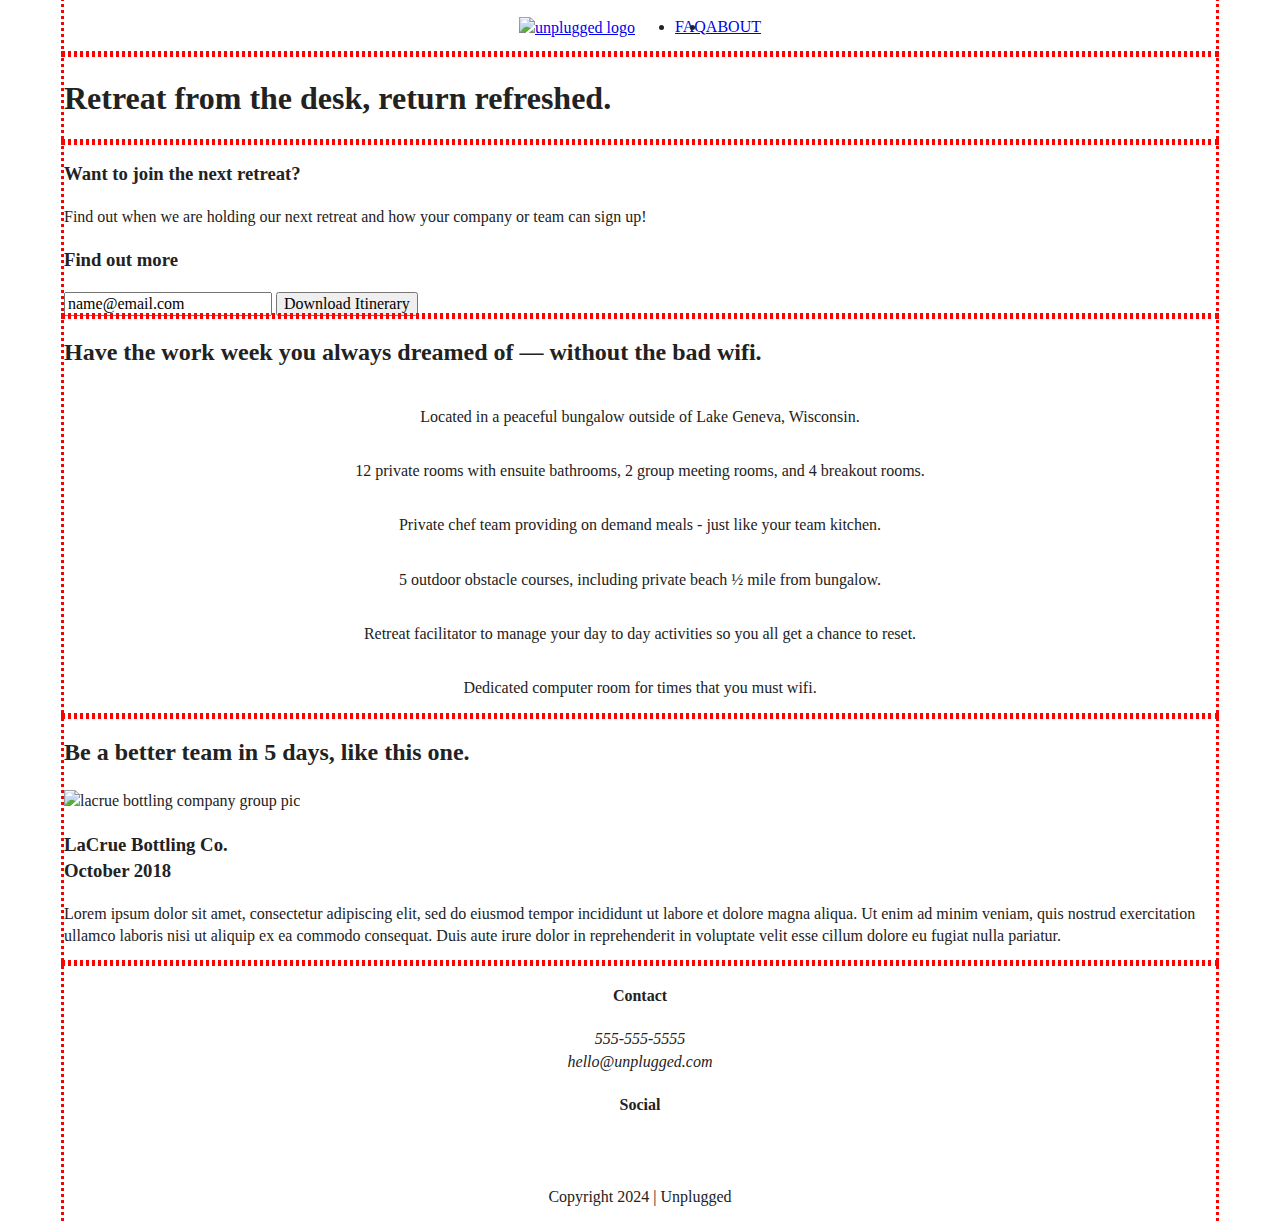
==== index.html @ 3038f695 "Continued work on flex properties" ====
<!doctype html>
<html class="no-js" lang="en">

<head>
  <meta charset="utf-8">
  <title>Unplugged Homepage</title>
  <meta name="description" content="">
  <meta name="viewport" content="width=device-width, initial-scale=1">

  <meta property="og:title" content="">
  <meta property="og:type" content="">
  <meta property="og:url" content="">
  <meta property="og:image" content="">

  <link rel="manifest" href="site.webmanifest">
  <link rel="apple-touch-icon" href="icon.png">
  <!-- Place favicon.ico in the root directory -->

  <link rel="stylesheet" href="css/normalize.css">
  <link rel="stylesheet" href="css/main.css">

  <meta name="theme-color" content="#fafafa">
</head>

<body>

  <!-- Add your site or application content here -->
  <header>
    <div class="content-wrapper">
      <a href="#">
        <img src="#" alt="unplugged logo">
      </a>
      <div class="header-divider">
      </div>

      <nav>
        <ul>
          <li><a href="faq/index.html" rel="noopener">FAQ</a></li>
          <li><a href="about/index.html" rel="noopener">ABOUT</a></li>
        </ul>
      </nav>
    </div>
  </header>

  <main>

    <section class="hero-area">
      <div class="content-wrapper">
        <h1>
          Retreat from the desk, return refreshed.
        </h1>
      </div>
    </section><!--end of hero-area section-->

    <aside>
      <div class="content-wrapper">
        <div class="form-description">
          <h3>Want to join the next retreat?</h3>
          <p>Find out when we are holding our next retreat and how your company or team can sign up!</p>
        </div> <!--form-description-->
        <div class="form">
          <h3>Find out more</h3>
          <input type="text" name="name" value="name@email.com">
          <input type="button" value="Download Itinerary">
        </div> <!--form class-->
      </div> <!--aside content-wrapper-->
    </aside>

    <section class="features">
      <div class="content-wrapper">
        <h2>
          Have the work week you always dreamed of — without the bad wifi.
        </h2>
        <div class="features-items">
          <article>
            <p class="fontawesome-icon"></p>
            <p class="features-item-description">Located in a peaceful bungalow outside of Lake Geneva, Wisconsin. </p>
          </article>
          <article>
            <p class="fontawesome-icon"></p>
            <p class="features-item-description">12 private rooms with ensuite bathrooms, 2 group meeting rooms, and 4
              breakout rooms. </p>
          </article>
          <article>
            <p class="fontawesome-icon"></p>
            <p class="features-item-description">Private chef team providing on demand meals - just like your team
              kitchen. </p>
          </article>
          <article>
            <p class="fontawesome-icon"></p>
            <p class="features-item-description">5 outdoor obstacle courses, including private beach ½ mile from
              bungalow. </p>
          </article>
          <article>
            <p class="fontawesome-icon"></p>
            <p class="features-item-description">Retreat facilitator to manage your day to day activities so you all get
              a chance to reset. </p>
          </article>
          <article>
            <p class="fontawesome-icon"></p>
            <p class="features-item-description">Dedicated computer room for times that you must wifi. </p>
          </article>
        </div> <!--features features-items-->
      </div> <!--features content-wrapper-->
    </section>

    <section class="reviews">
      <div class="content-wrapper">
        <h2>
          Be a better team in 5 days, like this one.
        </h2>
        <article>
          <div class="lacrue-feedback">
            <img src="#" alt="lacrue bottling company group pic">
            <h3>
              LaCrue Bottling Co.<br>October 2018
            </h3>
            <p>Lorem ipsum dolor sit amet, consectetur adipiscing elit, sed do eiusmod tempor incididunt ut labore et
              dolore
              magna aliqua. Ut enim ad minim veniam, quis nostrud exercitation ullamco laboris nisi ut aliquip ex ea
              commodo
              consequat. Duis aute irure dolor in reprehenderit in voluptate velit esse cillum dolore eu fugiat nulla
              pariatur.
            </p>
          </div> <!--lacrue-feedback div-->
        </article>
      </div> <!--reviews content-wrapper-->
    </section>

  </main> <!--main wrapper-->

  <footer>
    <div class="content-wrapper">
      <!-- <div class="footer-content"> -->
      <div class="contact">
        <h4>
          Contact
        </h4>
        <address>
          <p>
            555-555-5555<br>
            hello@unplugged.com
          </p>
        </address>
      </div> <!--contact div-->
      <div class="social">
        <h4>
          Social
        </h4>
        <div class="social-icons">
          <!--social links go here-->
          <p><a href="https://www.facebook.com/bryan.hoyem" target="_blank" rel="noopener"></a></p>
          <p><a href="https://www.twitter.com" target="_blank" rel="noopener"></a></p>
          <p><a href="https://www.instagram.com/bryanhoyem" target="_blank" rel="noopener"></a></p>
        </div> <!--social-icons-->
      </div> <!--social div-->
      <!-- </div> footer-content div -->
      <div class="copyright">
        <p>Copyright 2024 | Unplugged</p>
      </div> <!--copyright div-->
    </div> <!--footer content-wrapper div-->
  </footer>

  <script src="js/vendor/modernizr-3.11.2.min.js"></script>
  <script src="js/plugins.js"></script>
  <script src="js/main.js"></script>

  <!-- Google Analytics: change UA-XXXXX-Y to be your site's ID. -->
  <script>
    window.ga = function () { ga.q.push(arguments) }; ga.q = []; ga.l = +new Date;
    ga('create', 'UA-XXXXX-Y', 'auto'); ga('set', 'anonymizeIp', true); ga('set', 'transport', 'beacon'); ga('send', 'pageview')
  </script>
  <script src="https://www.google-analytics.com/analytics.js" async></script>
</body>

</html>
---- css/main.css ----
/*! HTML5 Boilerplate v8.0.0 | MIT License | https://html5boilerplate.com/ */

/* main.css 2.1.0 | MIT License | https://github.com/h5bp/main.css#readme */
/*
 * What follows is the result of much research on cross-browser styling.
 * Credit left inline and big thanks to Nicolas Gallagher, Jonathan Neal,
 * Kroc Camen, and the H5BP dev community and team.
 */

/* ==========================================================================
   Base styles: opinionated defaults
   ========================================================================== */

html {
  color: #222;
  font-size: 1em;
  line-height: 1.4;
}

/*
 * Remove text-shadow in selection highlight:
 * https://twitter.com/miketaylr/status/12228805301
 *
 * Vendor-prefixed and regular ::selection selectors cannot be combined:
 * https://stackoverflow.com/a/16982510/7133471
 *
 * Customize the background color to match your design.
 */

::-moz-selection {
  background: #b3d4fc;
  text-shadow: none;
}

::selection {
  background: #b3d4fc;
  text-shadow: none;
}

/*
 * A better looking default horizontal rule
 */

hr {
  display: block;
  height: 1px;
  border: 0;
  border-top: 1px solid #ccc;
  margin: 1em 0;
  padding: 0;
}

/*
 * Remove the gap between audio, canvas, iframes,
 * images, videos and the bottom of their containers:
 * https://github.com/h5bp/html5-boilerplate/issues/440
 */

audio,
canvas,
iframe,
img,
svg,
video {
  vertical-align: middle;
}

/*
 * Remove default fieldset styles.
 */

fieldset {
  border: 0;
  margin: 0;
  padding: 0;
}

/*
 * Allow only vertical resizing of textareas.
 */

textarea {
  resize: vertical;
}

/* ==========================================================================
   Author's custom styles
   ========================================================================== */
/* -------------------- Base Header - Footer Styles -------------------- */
header {
  display: flex;
  justify-content: center;
}

.content-wrapper {
  outline: 3px dotted red;
  width: 90%;
}

header .content-wrapper {
  display: flex;
  justify-content: center;
  align-items: center;
  flex-flow: row wrap;
}

/* header nav {
  display: flex;
  justify-content: center;
} */

header nav ul {
  display: flex;
  justify-content: space-around;
}

footer {
  display: flex;
  flex-direction: column;
  align-items: center;
  text-align: center;
}

footer .social-icons {
  display: flex;
  justify-content: space-around;
  align-items: center;
}

footer .social p {
  display: flex;
  justify-content: center;
}


/*--------------Home Page on Mobile---------------------------*/

.hero-area {
  display: flex;
  justify-content: center;
}

aside {
  display: flex;
  justify-content: center;
}

/* .form-description,
.form {
  display: flex;
  justify-content: center;
  flex-flow: row wrap;
} */

.features {
  display: flex;
  justify-content: center;

}

.features .features-items {
  display: flex;
  flex-direction: column;
  align-items: center;
}

.reviews {
  display: flex;
  justify-content: center;
  flex-flow: row wrap;

}

.mission {}

.contact-section {}

.faq {}

.faq .content-wrapper {}







/* ==========================================================================
   Helper classes
   ========================================================================== */

/*
 * Hide visually and from screen readers
 */

.hidden,
[hidden] {
  display: none !important;
}

/*
 * Hide only visually, but have it available for screen readers:
 * https://snook.ca/archives/html_and_css/hiding-content-for-accessibility
 *
 * 1. For long content, line feeds are not interpreted as spaces and small width
 *    causes content to wrap 1 word per line:
 *    https://medium.com/@jessebeach/beware-smushed-off-screen-accessible-text-5952a4c2cbfe
 */

.sr-only {
  border: 0;
  clip: rect(0, 0, 0, 0);
  height: 1px;
  margin: -1px;
  overflow: hidden;
  padding: 0;
  position: absolute;
  white-space: nowrap;
  width: 1px;
  /* 1 */
}

/*
 * Extends the .sr-only class to allow the element
 * to be focusable when navigated to via the keyboard:
 * https://www.drupal.org/node/897638
 */

.sr-only.focusable:active,
.sr-only.focusable:focus {
  clip: auto;
  height: auto;
  margin: 0;
  overflow: visible;
  position: static;
  white-space: inherit;
  width: auto;
}

/*
 * Hide visually and from screen readers, but maintain layout
 */

.invisible {
  visibility: hidden;
}

/*
 * Clearfix: contain floats
 *
 * For modern browsers
 * 1. The space content is one way to avoid an Opera bug when the
 *    `contenteditable` attribute is included anywhere else in the document.
 *    Otherwise it causes space to appear at the top and bottom of elements
 *    that receive the `clearfix` class.
 * 2. The use of `table` rather than `block` is only necessary if using
 *    `:before` to contain the top-margins of child elements.
 */

.clearfix::before,
.clearfix::after {
  content: " ";
  display: table;
}

.clearfix::after {
  clear: both;
}

/* ==========================================================================
   EXAMPLE Media Queries for Responsive Design.
   These examples override the primary ('mobile first') styles.
   Modify as content requires.
   ========================================================================== */

@media only screen and (min-width: 35em) {
  /* Style adjustments for viewports that meet the condition */
}

@media print,
(-webkit-min-device-pixel-ratio: 1.25),
(min-resolution: 1.25dppx),
(min-resolution: 120dpi) {
  /* Style adjustments for high resolution devices */
}

/* ==========================================================================
   Print styles.
   Inlined to avoid the additional HTTP request:
   https://www.phpied.com/delay-loading-your-print-css/
   ========================================================================== */

@media print {

  *,
  *::before,
  *::after {
    background: #fff !important;
    color: #000 !important;
    /* Black prints faster */
    box-shadow: none !important;
    text-shadow: none !important;
  }

  a,
  a:visited {
    text-decoration: underline;
  }

  a[href]::after {
    content: " (" attr(href) ")";
  }

  abbr[title]::after {
    content: " (" attr(title) ")";
  }

  /*
   * Don't show links that are fragment identifiers,
   * or use the `javascript:` pseudo protocol
   */
  a[href^="#"]::after,
  a[href^="javascript:"]::after {
    content: "";
  }

  pre {
    white-space: pre-wrap !important;
  }

  pre,
  blockquote {
    border: 1px solid #999;
    page-break-inside: avoid;
  }

  /*
   * Printing Tables:
   * https://web.archive.org/web/20180815150934/http://css-discuss.incutio.com/wiki/Printing_Tables
   */
  thead {
    display: table-header-group;
  }

  tr,
  img {
    page-break-inside: avoid;
  }

  p,
  h2,
  h3 {
    orphans: 3;
    widows: 3;
  }

  h2,
  h3 {
    page-break-after: avoid;
  }
}
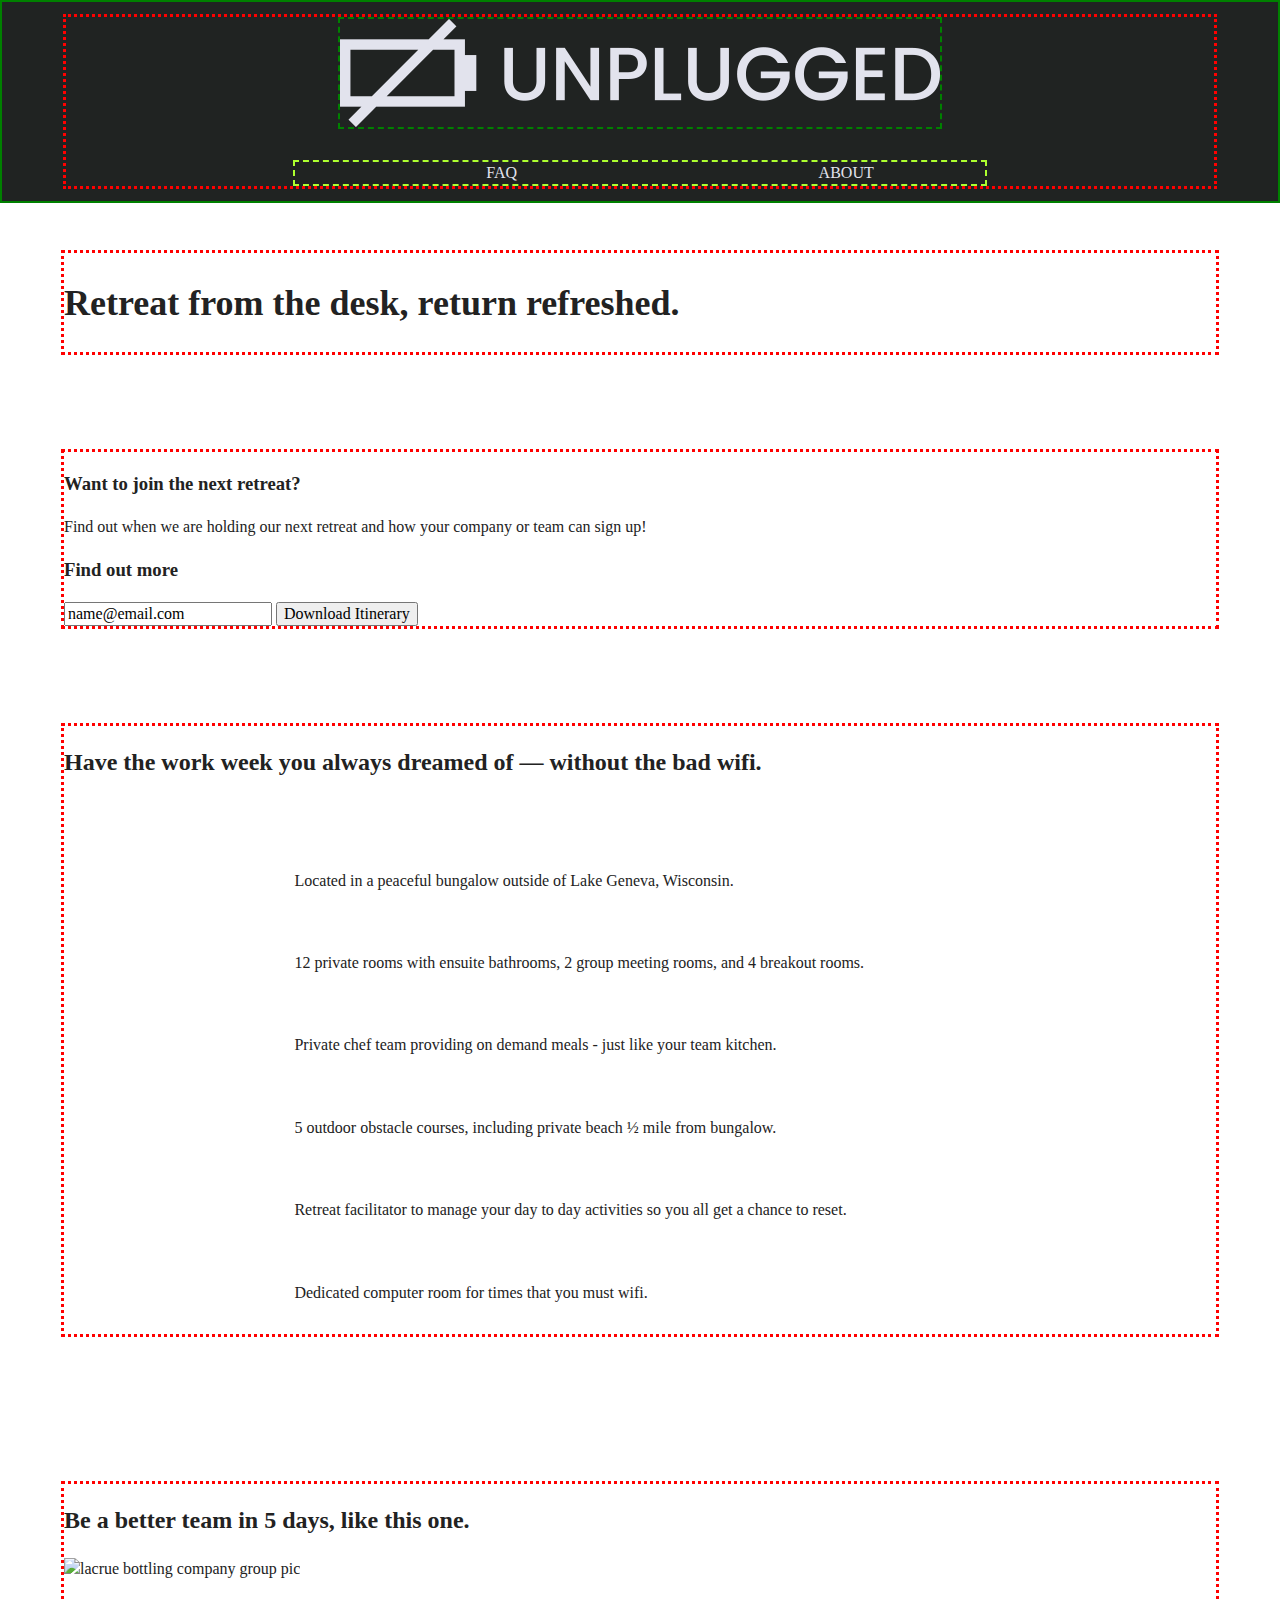
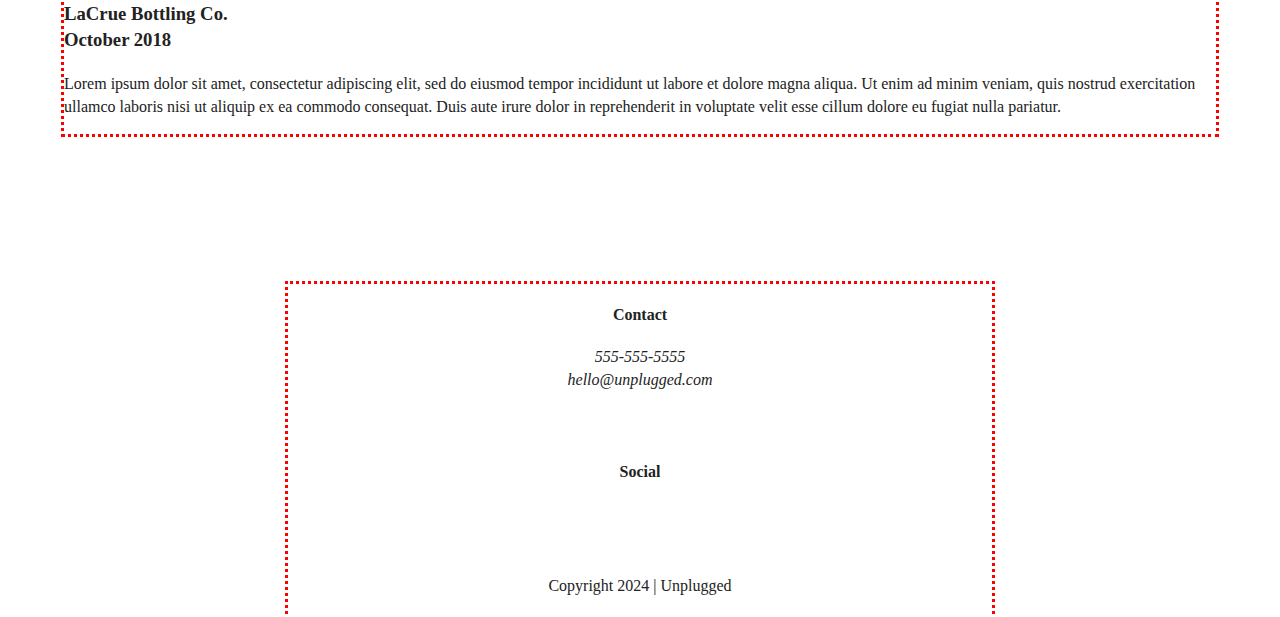
==== commit 7ce44c79: "Added margins and padding" ====
--- a/index.html
+++ b/index.html
@@ -27,11 +27,12 @@
   <!-- Add your site or application content here -->
   <header>
     <div class="content-wrapper">
-      <a href="#">
-        <img src="#" alt="unplugged logo">
-      </a>
-      <div class="header-divider">
+      <div class="header-logo">
+        <a href="#">
+          <img src="img/unpluggedlogo.png" alt="unplugged logo">
+        </a>
       </div>
+      <div class="header-divider"> </div>
 
       <nav>
         <ul>
@@ -39,11 +40,10 @@
           <li><a href="about/index.html" rel="noopener">ABOUT</a></li>
         </ul>
       </nav>
-    </div>
+    </div> <!--content-wrapper-->
   </header>
 
   <main>
-
     <section class="hero-area">
       <div class="content-wrapper">
         <h1>
@@ -131,7 +131,6 @@
 
   <footer>
     <div class="content-wrapper">
-      <!-- <div class="footer-content"> -->
       <div class="contact">
         <h4>
           Contact
@@ -154,7 +153,6 @@
           <p><a href="https://www.instagram.com/bryanhoyem" target="_blank" rel="noopener"></a></p>
         </div> <!--social-icons-->
       </div> <!--social div-->
-      <!-- </div> footer-content div -->
       <div class="copyright">
         <p>Copyright 2024 | Unplugged</p>
       </div> <!--copyright div-->
--- a/css/main.css
+++ b/css/main.css
@@ -13,7 +13,7 @@
 
 html {
   color: #222;
-  font-size: 1em;
+  font-size: 16px;
   line-height: 1.4;
 }
 
@@ -90,11 +90,15 @@
 header {
   display: flex;
   justify-content: center;
+  padding: 15px 0;
+  background-color: #202322;
+  border: 2px solid green;
 }
 
 .content-wrapper {
   outline: 3px dotted red;
   width: 90%;
+  margin: 50px 0;
 }
 
 header .content-wrapper {
@@ -102,16 +106,36 @@
   justify-content: center;
   align-items: center;
   flex-flow: row wrap;
-}
-
-/* header nav {
-  display: flex;
-  justify-content: center;
-} */
+  margin: 0;
+}
+
+header .header-logo {
+  /* width: 60%; */
+  border: 2px dashed green;
+}
+
+.header-divider {
+  width: 100%;
+  height: 1px;
+  margin: 10px 0 20px 0;
+}
+
+header nav {
+  width: 60%;
+  border: 2px dashed greenyellow;
+}
 
 header nav ul {
   display: flex;
   justify-content: space-around;
+  margin: 0;
+  width: 100%;
+  list-style-type: none;
+}
+
+header nav ul li a {
+  color: #e2e3ed;
+  text-decoration: none;
 }
 
 footer {
@@ -121,6 +145,32 @@
   text-align: center;
 }
 
+footer .content-wrapper {
+  width: 55%;
+  margin: 50px 0 0 0;
+}
+
+footer .contact {
+  margin-bottom: 50px;
+}
+
+footer .contact h4 {
+  margin: 0;
+  padding: 20px 0;
+}
+
+footer p {
+  margin: 0;
+}
+
+.social {
+  margin: 50px 0;
+}
+
+.social h4 {
+  padding: 20px 0;
+}
+
 footer .social-icons {
   display: flex;
   justify-content: space-around;
@@ -130,10 +180,19 @@
 footer .social p {
   display: flex;
   justify-content: center;
+  align-items: center;
+}
+
+footer .copyright {
+  margin: 20px 0;
 }
 
 
 /*--------------Home Page on Mobile---------------------------*/
+
+h1 {
+  font-size: 36px;
+}
 
 .hero-area {
   display: flex;
@@ -155,29 +214,87 @@
 .features {
   display: flex;
   justify-content: center;
-
+}
+
+.features h2 {
+  margin-bottom: 60px;
+}
+
+.features article {
+  width: 60%;
+  margin: 30px 0;
 }
 
 .features .features-items {
   display: flex;
-  flex-direction: column;
-  align-items: center;
+  justify-content: center;
+  align-items: flex-start;
+  flex-flow: row wrap;
+}
+
+.features p {
+  margin: 0;
 }
 
 .reviews {
   display: flex;
   justify-content: center;
   flex-flow: row wrap;
-
-}
-
-.mission {}
-
-.contact-section {}
-
-.faq {}
-
-.faq .content-wrapper {}
+  margin: 50px 0;
+}
+
+.reveiws h2 {
+  margin-bottom: 40px;
+}
+
+.reviews h3 {
+  width: 55%;
+  margin: 20px 0;
+}
+
+/* =======================================
+About Page
+======================================= */
+
+.mission {
+  display: flex;
+  justify-content: center;
+}
+
+.contact-section {
+  display: flex;
+  justify-content: center;
+}
+
+.contact-content p {
+  margin: 0;
+}
+
+
+/* =======================================
+FAQ Page
+======================================= */
+
+.faq {
+  display: flex;
+  justify-content: center;
+}
+
+faq h2 {
+  margin-bottom: 40px;
+}
+
+.faq .content-wrapper {
+  display: flex;
+  justify-content: center;
+  align-items: flex-start;
+  flex-flow: row wrap;
+  margin-top: 50px;
+}
+
+.faq-content {
+  margin-bottom: 50px;
+}
 
 
 
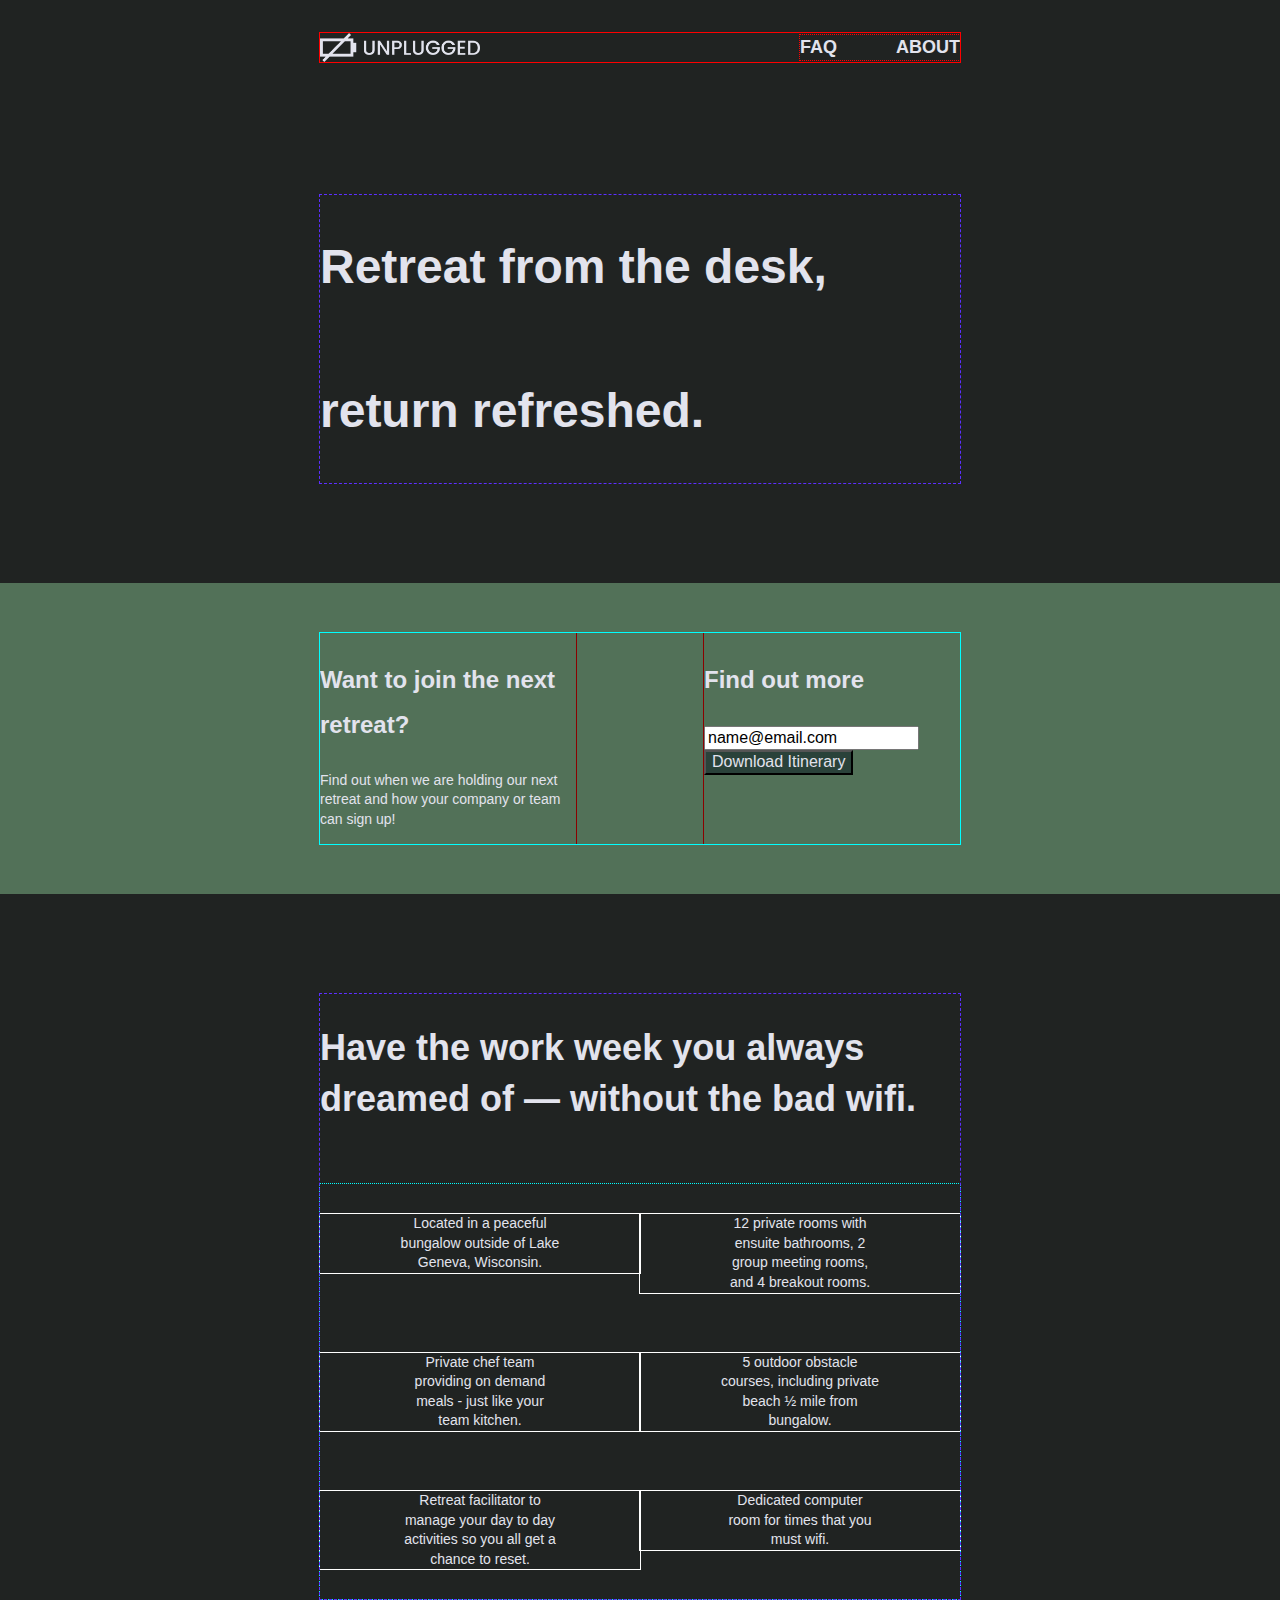
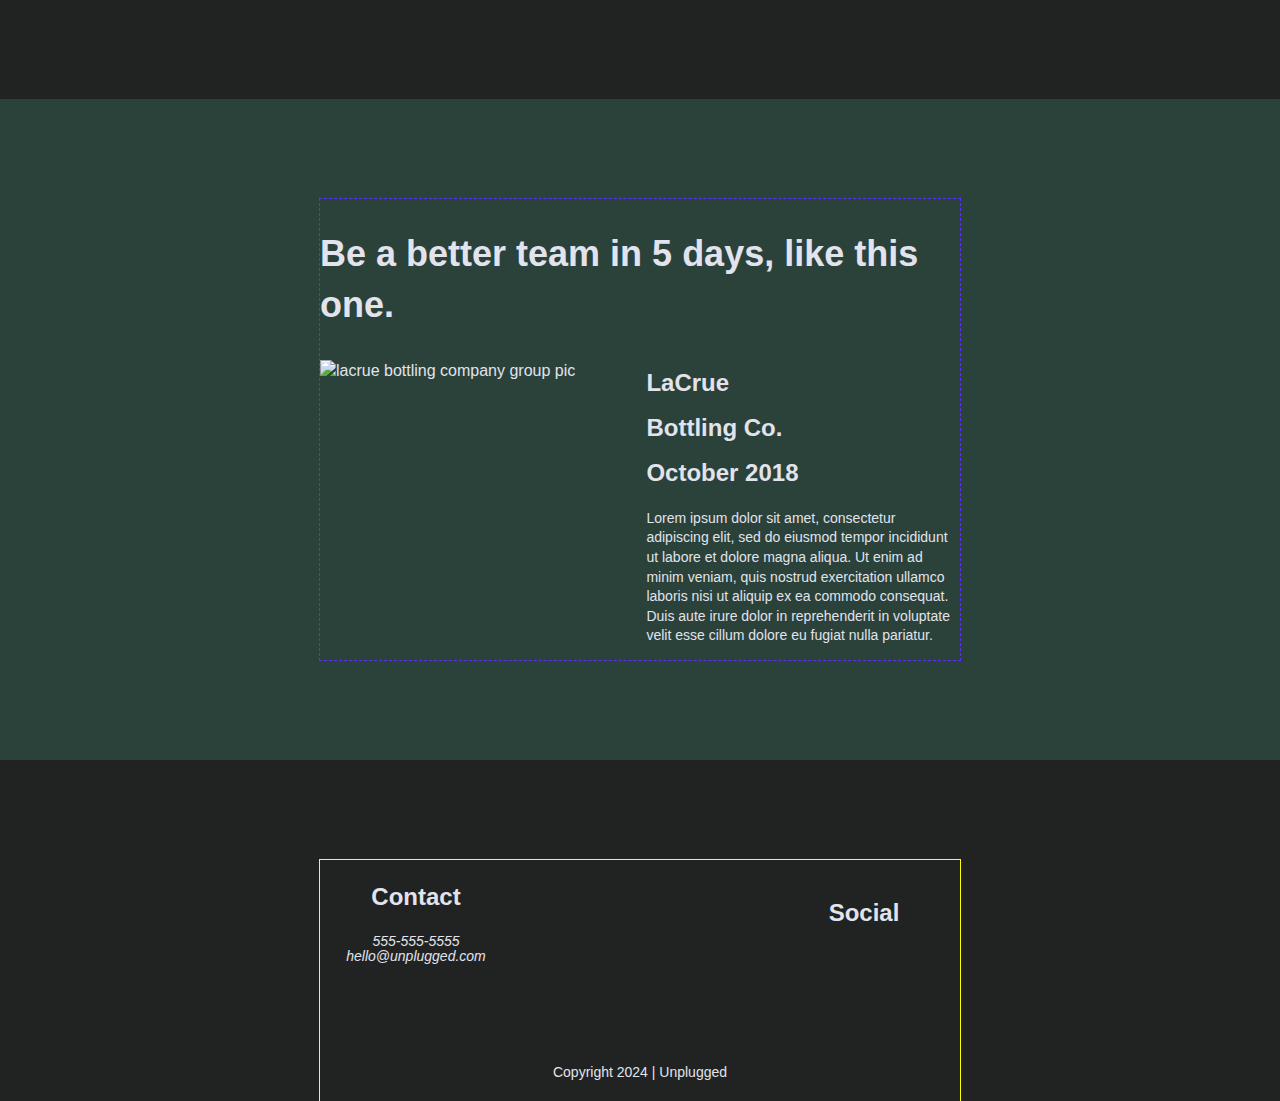
==== commit 84b86ba7: "Added flex properties" ====
--- a/index.html
+++ b/index.html
@@ -27,11 +27,9 @@
   <!-- Add your site or application content here -->
   <header>
     <div class="content-wrapper">
-      <div class="header-logo">
-        <a href="#">
-          <img src="img/unpluggedlogo.png" alt="unplugged logo">
-        </a>
-      </div>
+      <a href="#">
+        <img src="img/unpluggedlogo.png" alt="unplugged logo">
+      </a>
       <div class="header-divider"> </div>
 
       <nav>
@@ -61,7 +59,7 @@
         <div class="form">
           <h3>Find out more</h3>
           <input type="text" name="name" value="name@email.com">
-          <input type="button" value="Download Itinerary">
+          <input type="button" value="Download Itinerary" style="color:#e2e3ed; background-color: #2a423a;">
         </div> <!--form class-->
       </div> <!--aside content-wrapper-->
     </aside>
@@ -110,8 +108,8 @@
           Be a better team in 5 days, like this one.
         </h2>
         <article>
+          <img src="#" alt="lacrue bottling company group pic">
           <div class="lacrue-feedback">
-            <img src="#" alt="lacrue bottling company group pic">
             <h3>
               LaCrue Bottling Co.<br>October 2018
             </h3>
@@ -131,32 +129,35 @@
 
   <footer>
     <div class="content-wrapper">
-      <div class="contact">
-        <h4>
-          Contact
-        </h4>
-        <address>
-          <p>
-            555-555-5555<br>
-            hello@unplugged.com
-          </p>
-        </address>
-      </div> <!--contact div-->
-      <div class="social">
-        <h4>
-          Social
-        </h4>
-        <div class="social-icons">
-          <!--social links go here-->
-          <p><a href="https://www.facebook.com/bryan.hoyem" target="_blank" rel="noopener"></a></p>
-          <p><a href="https://www.twitter.com" target="_blank" rel="noopener"></a></p>
-          <p><a href="https://www.instagram.com/bryanhoyem" target="_blank" rel="noopener"></a></p>
-        </div> <!--social-icons-->
-      </div> <!--social div-->
+      <div class="footer-content">
+        <div class="contact">
+          <h4>
+            Contact
+          </h4>
+          <address>
+            <p>
+              555-555-5555<br>
+              hello@unplugged.com
+            </p>
+          </address>
+        </div> <!--contact div-->
+        <div class="social">
+          <h4>
+            Social
+          </h4>
+          <div class="social-icons">
+            <!--social links go here-->
+            <p><a href="https://www.facebook.com/bryan.hoyem" target="_blank" rel="noopener"></a></p>
+            <p><a href="https://www.twitter.com" target="_blank" rel="noopener"></a></p>
+            <p><a href="https://www.instagram.com/bryanhoyem" target="_blank" rel="noopener"></a></p>
+          </div> <!--social-icons-->
+        </div> <!--social div-->
+      </div> <!-- footer-content -->
       <div class="copyright">
         <p>Copyright 2024 | Unplugged</p>
       </div> <!--copyright div-->
     </div> <!--footer content-wrapper div-->
+
   </footer>
 
   <script src="js/vendor/modernizr-3.11.2.min.js"></script>
--- a/css/main.css
+++ b/css/main.css
@@ -13,7 +13,7 @@
 
 html {
   color: #222;
-  font-size: 16px;
+  font-size: 1em;
   line-height: 1.4;
 }
 
@@ -87,18 +87,24 @@
    Author's custom styles
    ========================================================================== */
 /* -------------------- Base Header - Footer Styles -------------------- */
+
+body {
+  font-family: Open Sans, sans-serif;
+  color: #e2e3ed;
+}
+
+.content-wrapper {
+  /* outline: 3px dotted red; */
+  width: 90%;
+  margin: 50px 0;
+}
+
 header {
   display: flex;
   justify-content: center;
   padding: 15px 0;
   background-color: #202322;
-  border: 2px solid green;
-}
-
-.content-wrapper {
-  outline: 3px dotted red;
-  width: 90%;
-  margin: 50px 0;
+  /* outline: 2px solid green; */
 }
 
 header .content-wrapper {
@@ -111,7 +117,7 @@
 
 header .header-logo {
   /* width: 60%; */
-  border: 2px dashed green;
+  /* outline: 2px dashed rgb(205, 92, 199); */
 }
 
 .header-divider {
@@ -122,20 +128,23 @@
 
 header nav {
   width: 60%;
-  border: 2px dashed greenyellow;
+  /* outline: 2px dashed greenyellow; */
 }
 
 header nav ul {
   display: flex;
   justify-content: space-around;
+  padding: 0;
   margin: 0;
   width: 100%;
   list-style-type: none;
+  font-size: 1.125em;
+  font-weight: bold;
 }
 
 header nav ul li a {
-  color: #e2e3ed;
   text-decoration: none;
+  color: #e2e3ed
 }
 
 footer {
@@ -143,32 +152,25 @@
   flex-direction: column;
   align-items: center;
   text-align: center;
+  background-color: #202322;
+}
+
+footer p {
+  margin: 0;
 }
 
 footer .content-wrapper {
   width: 55%;
-  margin: 50px 0 0 0;
+  outline: 1px solid yellow;
 }
 
 footer .contact {
   margin-bottom: 50px;
 }
 
-footer .contact h4 {
-  margin: 0;
-  padding: 20px 0;
-}
-
-footer p {
-  margin: 0;
-}
-
-.social {
-  margin: 50px 0;
-}
-
-.social h4 {
-  padding: 20px 0;
+footer h4 {
+  margin: 20px 0;
+  /* padding: 20px 0; */
 }
 
 footer .social-icons {
@@ -191,29 +193,46 @@
 /*--------------Home Page on Mobile---------------------------*/
 
 h1 {
-  font-size: 36px;
+  font-size: 2em;
+  font-family: Poppins, Helvetica, Arial, sans-serif;
+}
+
+h2,
+h3,
+h4 {
+  font-family: Poppins, sans-serif;
+}
+
+p {
+  font-size: .875em;
 }
 
 .hero-area {
   display: flex;
   justify-content: center;
+  background-color: #202322;
 }
 
 aside {
   display: flex;
   justify-content: center;
-}
-
-/* .form-description,
+  background-color: #527158;
+}
+
+aside .content-wrapper {
+  display: flex;
+  justify-content: space-between;
+}
+
+.form-description,
 .form {
-  display: flex;
-  justify-content: center;
-  flex-flow: row wrap;
-} */
+  width: 40%;
+}
 
 .features {
   display: flex;
   justify-content: center;
+  background-color: #202322;
 }
 
 .features h2 {
@@ -240,7 +259,9 @@
   display: flex;
   justify-content: center;
   flex-flow: row wrap;
-  margin: 50px 0;
+  background-color: #2a423a;
+  color: #e2e3ed;
+  /* margin: 50px 0; */
 }
 
 .reveiws h2 {
@@ -259,11 +280,13 @@
 .mission {
   display: flex;
   justify-content: center;
+  background-color: #527158;
 }
 
 .contact-section {
   display: flex;
   justify-content: center;
+  background-color: #2a423a;
 }
 
 .contact-content p {
@@ -278,9 +301,10 @@
 .faq {
   display: flex;
   justify-content: center;
-}
-
-faq h2 {
+  background-color: #527158;
+}
+
+.faq h2 {
   margin-bottom: 40px;
 }
 
@@ -295,7 +319,6 @@
 .faq-content {
   margin-bottom: 50px;
 }
-
 
 
 
@@ -390,8 +413,239 @@
    Modify as content requires.
    ========================================================================== */
 
-@media only screen and (min-width: 35em) {
-  /* Style adjustments for viewports that meet the condition */
+@media only screen and (min-width: 768px) {
+  /* Style adjustments for tablets */
+
+  h1 {
+    font-size: 3em;
+    line-height: 3em;
+  }
+
+  h2 {
+    font-size: 2.25em;
+    list-style: 3em;
+  }
+
+  h3 {
+    font-size: 1.5em;
+    line-height: 1.875em;
+
+  }
+
+
+
+  .content-wrapper {
+    max-width: 640px;
+    margin: 100px 0;
+    outline: 1px dashed rgb(92, 47, 255);
+  }
+
+
+  header {
+    padding: 33px 0;
+  }
+
+  header .content-wrapper {
+    width: 100%;
+    justify-content: space-between;
+    outline: 1px solid red;
+  }
+
+  header a,
+  header img {
+    width: 50%;
+  }
+
+
+
+  header nav {
+    width: 25%;
+  }
+
+  header nav ul {
+    justify-content: space-between;
+    outline: 1px dotted red;
+  }
+
+  .header-divider {
+    display: none;
+  }
+
+  /* Hero Area */
+
+  .hero-area {
+    background-image: ;
+  }
+
+  /* Aside */
+
+  aside .content-wrapper {
+    outline: 1px solid cyan;
+    margin: 50px 0;
+    display: flex;
+    justify-content: space-between;
+    align-content: flex-start;
+  }
+
+  aside .content-wrapper .form-description,
+  aside .content-wrapper .form {
+    width: 40%;
+    margin: 0;
+    outline: 1px solid darkred;
+  }
+
+  /* Features */
+
+  .features-items {
+    display: flex;
+    justify-content: center;
+    outline: 1px dotted cyan;
+
+  }
+
+  .features article {
+    display: flex;
+    align-items: center;
+    flex-flow: column wrap;
+    flex-basis: 50%;
+    outline: 1px solid white;
+  }
+
+
+
+  .features .features-item-description {
+    width: 50%;
+    text-align: center;
+    /* align-content: center; */
+  }
+
+  /* Reviews */
+
+  .reviews h3 {
+    width 100%;
+    margin: 0;
+  }
+
+  .reviews article {
+    display: flex;
+    justify-content: space-between;
+  }
+
+  .reviews article .lacrue-feedback {
+    width: 49%;
+  }
+
+  footer .content-wrapper {
+    width: 65%;
+    margin-bottom: 0;
+  }
+
+  .footer-content {
+    display: flex;
+    justify-content: space-between;
+    align-items: center;
+  }
+
+  footer .contact {
+    margin-bottom: 0;
+    width: 30%;
+  }
+
+  footer .social {
+    width: 30%;
+  }
+
+  footer .contact h4,
+  footer .social h4 {
+    font-size: 1.5em;
+  }
+
+  footer p {
+    line-height: 1.125em;
+  }
+
+  footer .copyright {
+    width: 100%;
+    margin-top: 100px;
+  }
+
+
+  .hero-area h1 {
+    margin: 0;
+
+  }
+
+  /**************** About page for tablet *****************/
+
+  .mission .content-wrapper {
+    display: flex;
+    justify-content: center;
+    flex-wrap: wrap;
+  }
+
+  .mission-content {
+    display: flex;
+    align-items: flex-start;
+    justify-content: space-between;
+    /* flex-basis: 50%; */
+  }
+
+  .mission article {
+    flex-basis: 45%;
+  }
+
+  .mission h2 {
+    margin: 0 0 20px 0;
+  }
+
+  .contact-section .content-wrapper h2{
+    width: 80%;
+  }
+
+  .contact-content {
+    display: flex;
+    align-items: flex-start;
+    justify-content: space-between;
+  }
+
+  .contact-info {
+    flex-basis: 45%;
+    outline: 1px solid white;
+  }
+
+
+  /************** FAQ Page for tablet ******************/
+
+  .faq .content-wrapper {
+    justify-content: space-between;
+
+  }
+
+  .faq-content {
+    display: flex;
+    flex-basis: 45%;
+    align-items: flex-start;
+    flex-wrap: wrap;
+    margin: 0;
+  }
+
+  .faq h2 {
+    width: 100%;
+  }
+
+
+  .faq h4,
+  .faq p {
+    font-size: .875em;
+    line-height: 15.75px;
+  }
+
+
+}
+
+@media only screen and (min-width: 1200px) {
+  /* Style adjustments for desktops */
+
 }
 
 @media print,
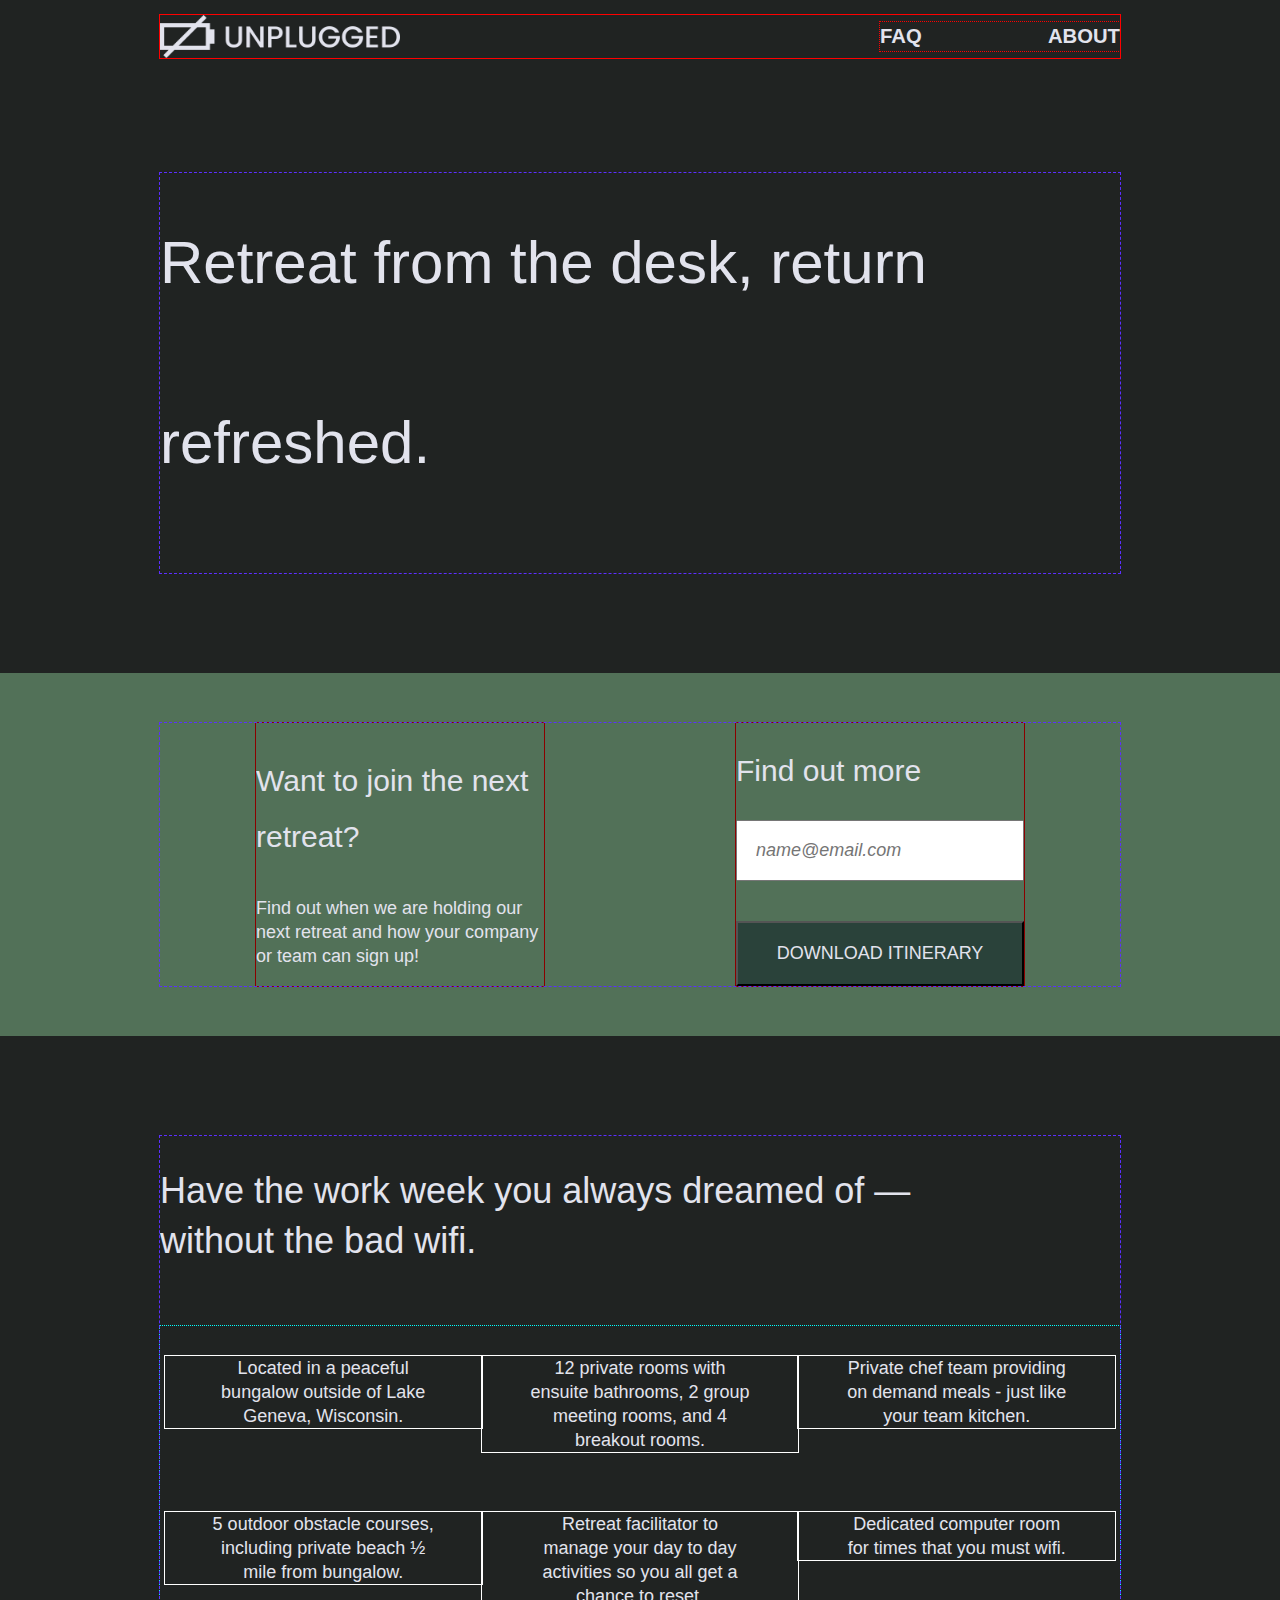
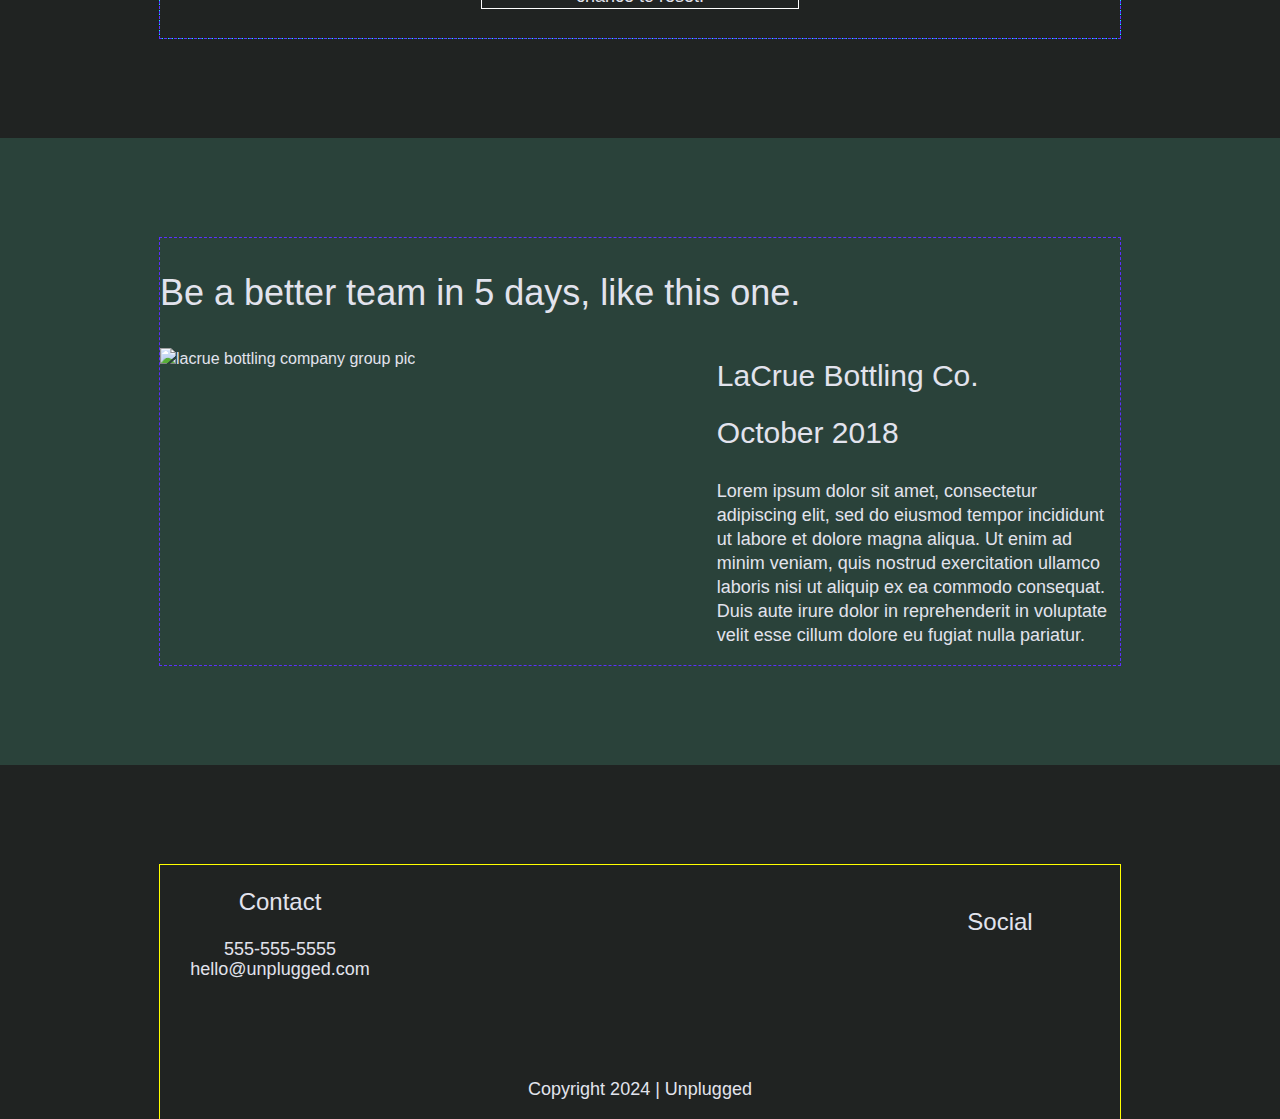
==== commit d69035b8: "Updated media query formatting for tablet and added desktop" ====
--- a/index.html
+++ b/index.html
@@ -58,8 +58,8 @@
         </div> <!--form-description-->
         <div class="form">
           <h3>Find out more</h3>
-          <input type="text" name="name" value="name@email.com">
-          <input type="button" value="Download Itinerary" style="color:#e2e3ed; background-color: #2a423a;">
+          <input id="email-field" type="email" name="name" placeholder="name@email.com">
+          <input id="download-button" type="button" value="DOWNLOAD ITINERARY" style="color:#e2e3ed; background-color: #2a423a;">
         </div> <!--form class-->
       </div> <!--aside content-wrapper-->
     </aside>
--- a/css/main.css
+++ b/css/main.css
@@ -13,7 +13,7 @@
 
 html {
   color: #222;
-  font-size: 1em;
+  font-size: 16px;
   line-height: 1.4;
 }
 
@@ -91,6 +91,7 @@
 body {
   font-family: Open Sans, sans-serif;
   color: #e2e3ed;
+  font-size: 1em;
 }
 
 .content-wrapper {
@@ -128,6 +129,8 @@
 
 header nav {
   width: 60%;
+  font-size: 18px;
+  font-weight: bold;
   /* outline: 2px dashed greenyellow; */
 }
 
@@ -173,18 +176,22 @@
   /* padding: 20px 0; */
 }
 
+footer address p {
+  font-style: initial;
+}
+
+footer .social p {
+  display: flex;
+  justify-content: center;
+  align-items: center;
+}
+
 footer .social-icons {
   display: flex;
   justify-content: space-around;
   align-items: center;
 }
 
-footer .social p {
-  display: flex;
-  justify-content: center;
-  align-items: center;
-}
-
 footer .copyright {
   margin: 20px 0;
 }
@@ -193,8 +200,15 @@
 /*--------------Home Page on Mobile---------------------------*/
 
 h1 {
-  font-size: 2em;
+  font-size: 36px;
+  line-height: 43px;
+  font-weight: 500;
   font-family: Poppins, Helvetica, Arial, sans-serif;
+}
+
+h2 {
+  font-size: 30px;
+  font-weight: 500;
 }
 
 h2,
@@ -203,8 +217,15 @@
   font-family: Poppins, sans-serif;
 }
 
+h3,
+h4 {
+  font-size: 18px;
+  font-weight: 500;
+}
+
 p {
-  font-size: .875em;
+  font-size: 14px;
+  line-height: 18px;
 }
 
 .hero-area {
@@ -220,13 +241,48 @@
 }
 
 aside .content-wrapper {
-  display: flex;
-  justify-content: space-between;
-}
-
-.form-description,
+  /* outline: 1px solid cyan; */
+  display: flex;
+  justify-content: center;
+  flex-wrap: wrap;
+}
+
+aside .content-wrapper .form-description,
+aside .content-wrapper .form {
+  width: 100%;
+  margin: 0;
+  outline: 1px solid darkred;
+}
+
 .form {
-  width: 40%;
+  display: flex;
+  justify-content: flex-start;
+  flex-wrap: wrap;
+}
+
+.form h3 {
+  margin: 20px 0;
+}
+
+#email-field {
+  padding: 1em;
+  margin-bottom: 20px;
+  font-style: italic;
+}
+
+#download-button {
+  padding: 20px 0;
+  margin-top: 20px;
+}
+
+aside .form input {
+  width: 100%;
+
+}
+
+input {
+  font-size: 18px;
+  font-weight: 500;
 }
 
 .features {
@@ -266,6 +322,7 @@
 
 .reveiws h2 {
   margin-bottom: 40px;
+  line-height: 30px;
 }
 
 .reviews h3 {
@@ -306,6 +363,7 @@
 
 .faq h2 {
   margin-bottom: 40px;
+  line-height: 30px;
 }
 
 .faq .content-wrapper {
@@ -320,6 +378,9 @@
   margin-bottom: 50px;
 }
 
+.faq-content h4 {
+  line-height: 24px;
+}
 
 
 
@@ -414,7 +475,7 @@
    ========================================================================== */
 
 @media only screen and (min-width: 768px) {
-  /* Style adjustments for tablets */
+  /************************ Style adjustments for tablets ***************************/
 
   h1 {
     font-size: 3em;
@@ -431,8 +492,6 @@
     line-height: 1.875em;
 
   }
-
-
 
   .content-wrapper {
     max-width: 640px;
@@ -440,6 +499,7 @@
     outline: 1px dashed rgb(92, 47, 255);
   }
 
+  /*  ===========================header area ===================================*/
 
   header {
     padding: 33px 0;
@@ -456,8 +516,6 @@
     width: 50%;
   }
 
-
-
   header nav {
     width: 25%;
   }
@@ -471,16 +529,19 @@
     display: none;
   }
 
-  /* Hero Area */
+  /* ============================= Hero Area ===================================*/
 
   .hero-area {
     background-image: ;
   }
 
-  /* Aside */
+  .hero-area h1 {
+    margin: 0;
+  }
+
+  /* ===================================  Aside ===============================*/
 
   aside .content-wrapper {
-    outline: 1px solid cyan;
     margin: 50px 0;
     display: flex;
     justify-content: space-between;
@@ -491,10 +552,9 @@
   aside .content-wrapper .form {
     width: 40%;
     margin: 0;
-    outline: 1px solid darkred;
-  }
-
-  /* Features */
+  }
+
+  /* ===================================== Features =================================== */
 
   .features-items {
     display: flex;
@@ -511,18 +571,16 @@
     outline: 1px solid white;
   }
 
-
-
   .features .features-item-description {
     width: 50%;
     text-align: center;
     /* align-content: center; */
   }
 
-  /* Reviews */
+  /* =========================================== Reviews ============================ */
 
   .reviews h3 {
-    width 100%;
+    width: 100%;
     margin: 0;
   }
 
@@ -534,6 +592,8 @@
   .reviews article .lacrue-feedback {
     width: 49%;
   }
+
+  /* ======================================== Footer ====================================*/
 
   footer .content-wrapper {
     width: 65%;
@@ -570,16 +630,15 @@
   }
 
 
-  .hero-area h1 {
-    margin: 0;
-
-  }
+
 
   /**************** About page for tablet *****************/
+
+  /* ======================== Mission area ======================= */
 
   .mission .content-wrapper {
     display: flex;
-    justify-content: center;
+    justify-content: left;
     flex-wrap: wrap;
   }
 
@@ -598,9 +657,11 @@
     margin: 0 0 20px 0;
   }
 
-  .contact-section .content-wrapper h2{
+  .contact-section .content-wrapper h2 {
     width: 80%;
   }
+
+  /* =================================== Contact area =======================*/
 
   .contact-content {
     display: flex;
@@ -618,7 +679,6 @@
 
   .faq .content-wrapper {
     justify-content: space-between;
-
   }
 
   .faq-content {
@@ -633,18 +693,135 @@
     width: 100%;
   }
 
-
   .faq h4,
   .faq p {
     font-size: .875em;
     line-height: 15.75px;
   }
 
-
 }
 
 @media only screen and (min-width: 1200px) {
-  /* Style adjustments for desktops */
+  /******************** Style adjustments for desktops *******************************/
+
+  h1 {
+    font-size: 60px;
+  }
+
+  h2 {
+    font-size: 36px;
+  }
+
+  h3,
+  h4 {
+    font-size: 30px;
+  }
+
+  p {
+    font-size: 18px;
+    line-height: 24px;
+  }
+
+  .content-wrapper {
+    max-width: 960px;
+    /* margin: 0; */
+  }
+
+  /* ================== header area =========================*/
+
+  header {
+    padding: 15px 0;
+  }
+
+  /* ================== hero area ===========================*/
+
+  .hero-area {
+    height: 600px;
+  }
+
+  .hero-area h1 {
+    width: 80%;
+  }
+
+  /* ======================= Aside area ==================================*/
+
+  aside .content-wrapper {
+    justify-content: space-around;
+    /* margin: 0; */
+  }
+
+  aside .content-wrapper .form-description,
+  aside .content-wrapper .form {
+    width: 30%;
+  }
+
+  /* ===================================== Features =================================== */
+
+  .features h2 {
+    width: 90%;
+  }
+
+  .features-items {
+    display: flex;
+    justify-content: center;
+  }
+
+  .features article {
+    flex-basis: 33%;
+  }
+
+  .features .features-item-description {
+    width: 70%;
+  }
+
+  /* =========================================== Reviews ============================ */
+
+  .reveiws h2 {
+    padding-bottom: 50px;
+  }
+
+  .reviews article .lacrue-feedback {
+    width: 42%;
+  }
+
+  /* ======================================== Footer ====================================*/
+
+  footer .content-wrapper {
+    width: 100%;
+    /* padding-top: 70px; */
+  }
+
+  footer .contact {
+    width: 25%;
+  }
+
+  footer .social {
+    width: 25%;
+  }
+
+  footer .copyright {
+    /* margin-top: 70px; */
+  }
+
+
+  /* ============================ About page ======================*/
+
+  .mission h2,
+  .contact-section .content-wrapper h2 {
+    width: 95%;
+  }
+
+
+
+
+  /* ============================ FAQ Page ==========================*/
+
+  .faq h2 {
+    width: 100%;
+  }
+
+
+
 
 }
 
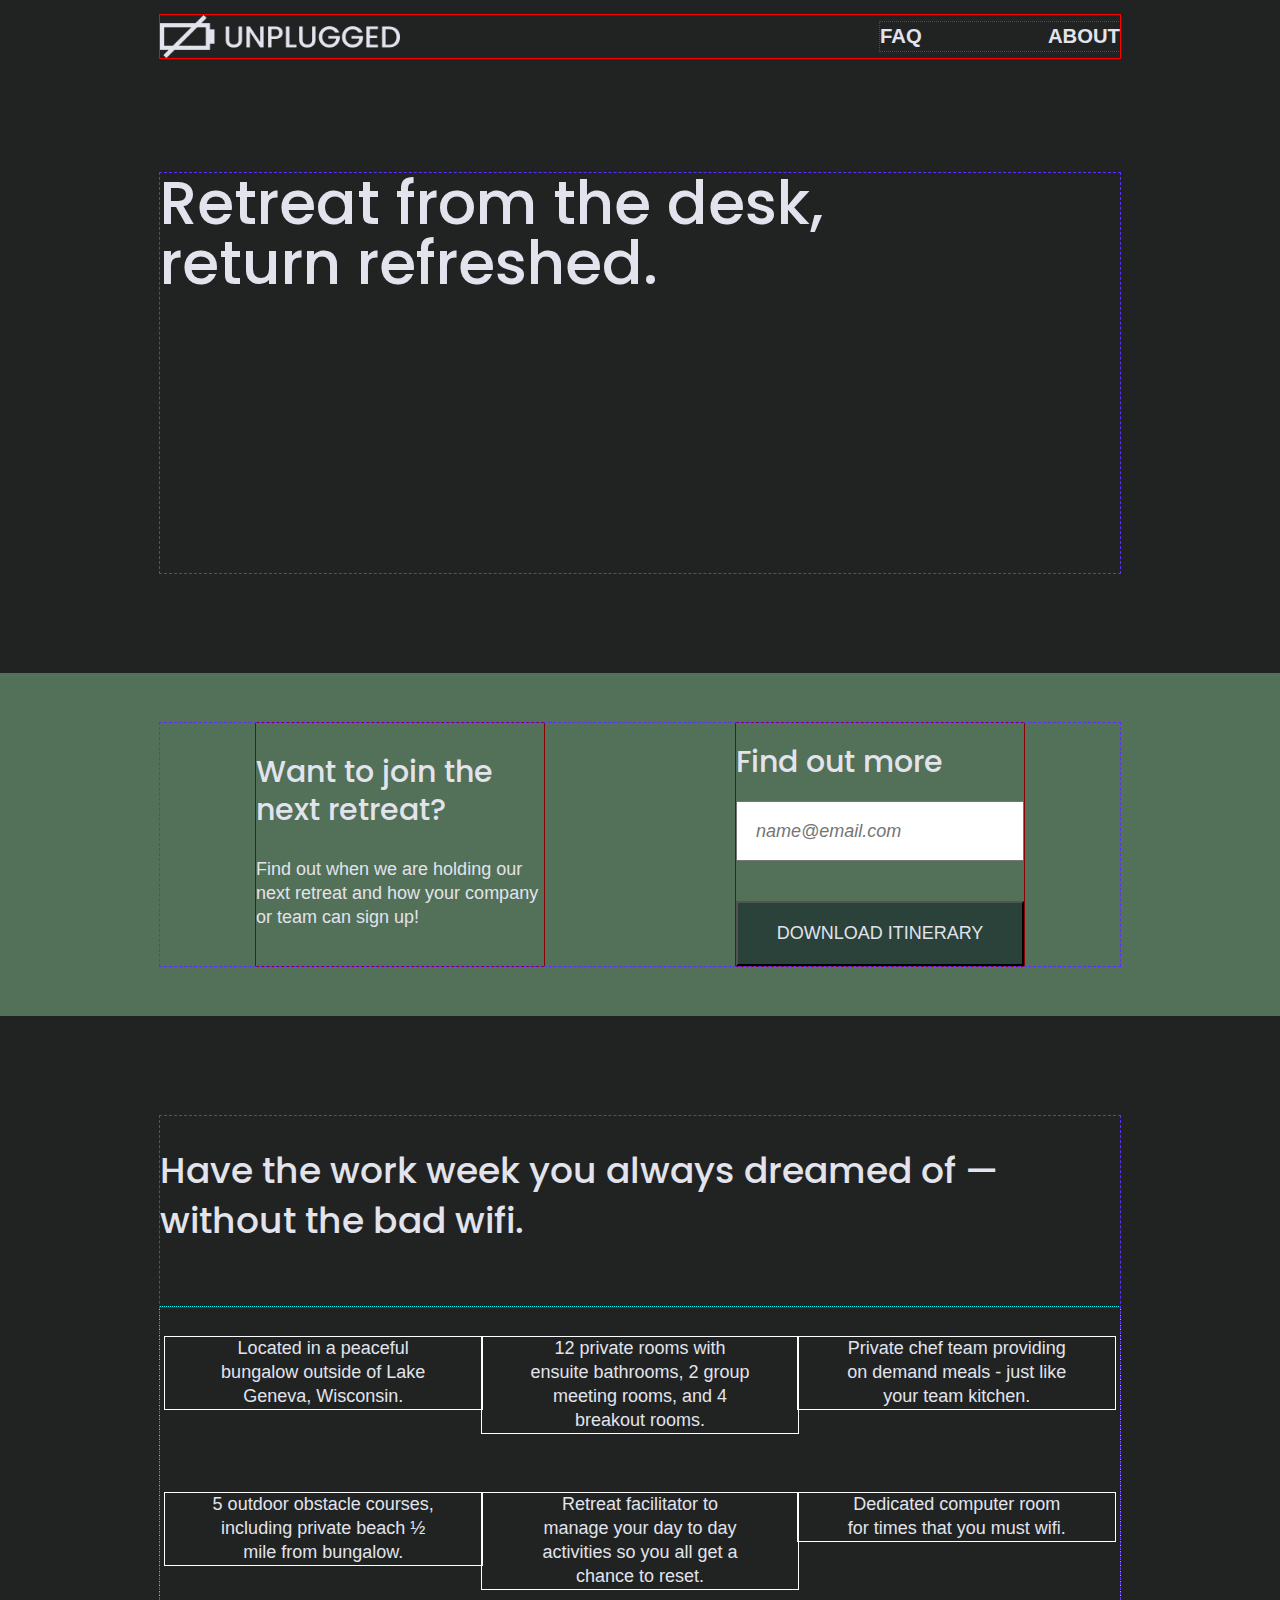
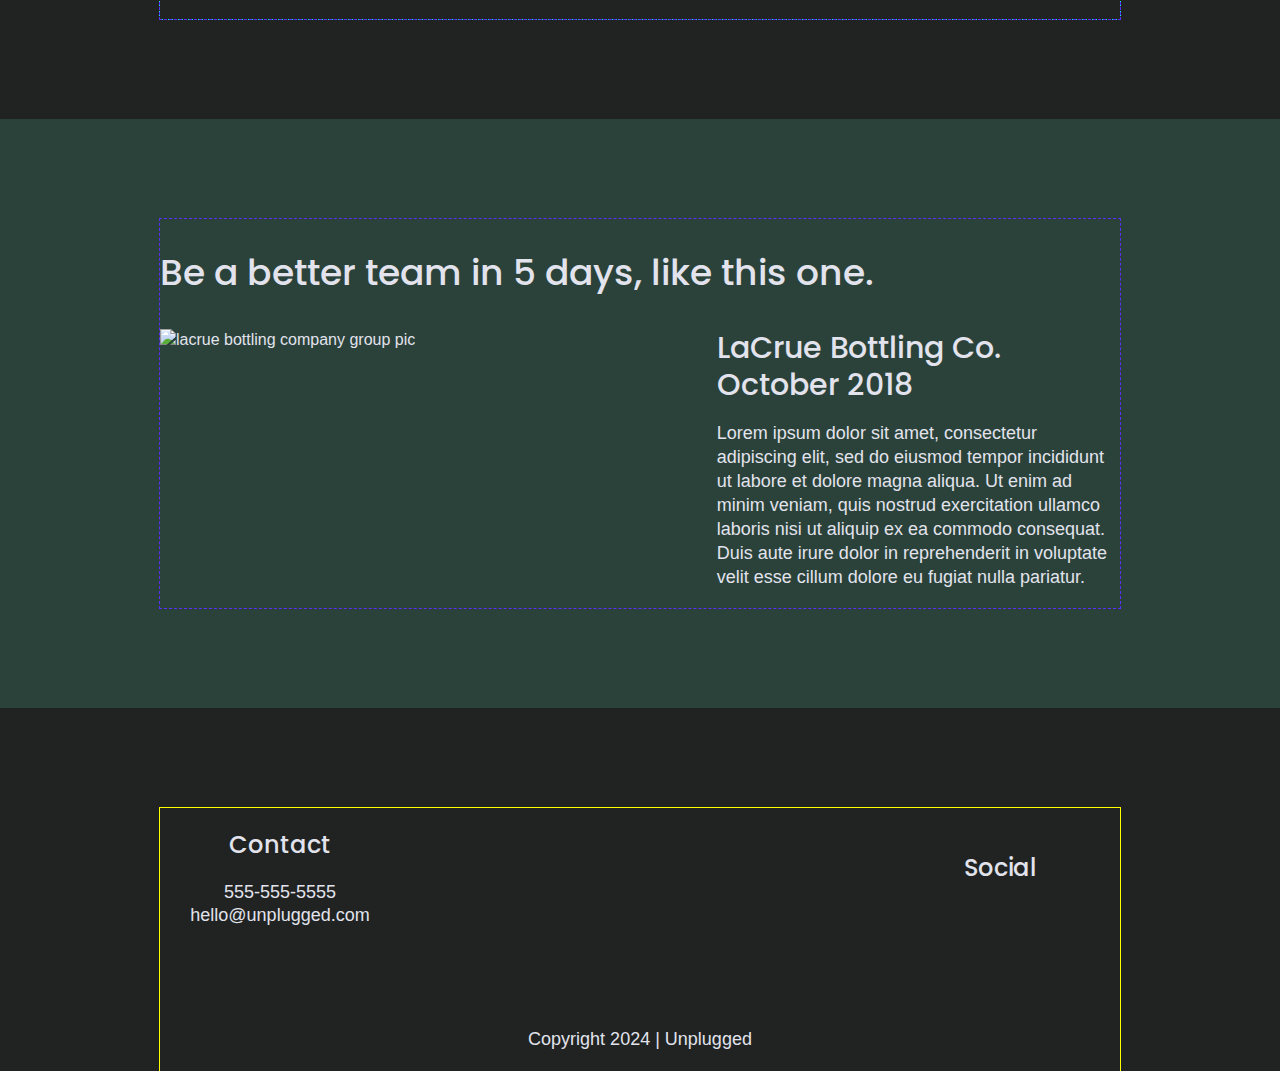
==== commit 67b9a85f: "Added font sizes and formatting from style sheet" ====
--- a/index.html
+++ b/index.html
@@ -20,6 +20,13 @@
   <link rel="stylesheet" href="css/main.css">
 
   <meta name="theme-color" content="#fafafa">
+
+  <!-- Google Fonts -->
+  <link rel="preconnect" href="https://fonts.googleapis.com">
+  <link rel="preconnect" href="https://fonts.gstatic.com" crossorigin>
+  <link
+    href="https://fonts.googleapis.com/css2?family=Poppins:ital,wght@0,400;0,500;0,700;1,400;1,500;1,700&display=swap"
+    rel="stylesheet">
 </head>
 
 <body>
--- a/css/main.css
+++ b/css/main.css
@@ -13,7 +13,7 @@
 
 html {
   color: #222;
-  font-size: 16px;
+  font-size: 1rem;
   line-height: 1.4;
 }
 
@@ -86,7 +86,14 @@
 /* ==========================================================================
    Author's custom styles
    ========================================================================== */
-/* -------------------- Base Header - Footer Styles -------------------- */
+
+/* MMMMMMMMMMMMMMMMMMMMMMMMMMMMMMMMMMMMMMMMMMMMMMMMMMMMMMMMMMMMMMMMMMMMMMMMMM
+Mobile First
+MMMMMMMMMMMMMMMMMMMMMMMMMMMMMMMMMMMMMMMMMMMMMMMMMMMMMMMMMMMMMMMMMMMMMMMMMMMMM */
+
+/* =========================== General Styles =============================== */
+
+html {}
 
 body {
   font-family: Open Sans, sans-serif;
@@ -94,12 +101,57 @@
   font-size: 1em;
 }
 
+ul,
+ol {
+  list-style-type: none;
+}
+
+a {
+  color: #E2E3ED;
+  text-decoration: none;
+}
+
+h1 {
+  font-size: 2.25rem;
+  line-height: 1.1944;
+  font-weight: 500;
+  font-family: Poppins, Helvetica, Arial, sans-serif;
+}
+
+h2 {
+  font-family: Poppins, sans-serif;
+  font-size: 1.875em;
+  font-weight: 500;
+}
+
+h3,
+h4 {
+  font-family: Poppins, sans-serif;
+  font-size: 1.125em;
+  font-weight: 500;
+}
+
+p {
+  font-size: .875em;
+  line-height: 1.2857;
+}
+
+img {}
+
+figure {}
+
+address {
+  font-style: normal;
+}
+
 .content-wrapper {
   /* outline: 3px dotted red; */
   width: 90%;
   margin: 50px 0;
 }
 
+/* -------------------- Mobile Header - Footer Styles ------------------------- */
+
 header {
   display: flex;
   justify-content: center;
@@ -129,7 +181,7 @@
 
 header nav {
   width: 60%;
-  font-size: 18px;
+  font-size: 1.125em;
   font-weight: bold;
   /* outline: 2px dashed greenyellow; */
 }
@@ -140,14 +192,8 @@
   padding: 0;
   margin: 0;
   width: 100%;
-  list-style-type: none;
   font-size: 1.125em;
   font-weight: bold;
-}
-
-header nav ul li a {
-  text-decoration: none;
-  color: #e2e3ed
 }
 
 footer {
@@ -176,10 +222,6 @@
   /* padding: 20px 0; */
 }
 
-footer address p {
-  font-style: initial;
-}
-
 footer .social p {
   display: flex;
   justify-content: center;
@@ -197,41 +239,17 @@
 }
 
 
-/*--------------Home Page on Mobile---------------------------*/
-
-h1 {
-  font-size: 36px;
-  line-height: 43px;
-  font-weight: 500;
-  font-family: Poppins, Helvetica, Arial, sans-serif;
-}
-
-h2 {
-  font-size: 30px;
-  font-weight: 500;
-}
-
-h2,
-h3,
-h4 {
-  font-family: Poppins, sans-serif;
-}
-
-h3,
-h4 {
-  font-size: 18px;
-  font-weight: 500;
-}
-
-p {
-  font-size: 14px;
-  line-height: 18px;
-}
+/*----------------------------- Mobile Homepage ------------------------------------*/
+
 
 .hero-area {
   display: flex;
   justify-content: center;
   background-color: #202322;
+}
+
+.hero-area h1 {
+  width: 90%;
 }
 
 aside {
@@ -277,11 +295,10 @@
 
 aside .form input {
   width: 100%;
-
 }
 
 input {
-  font-size: 18px;
+  font-size: 1.125em;
   font-weight: 500;
 }
 
@@ -305,6 +322,10 @@
   justify-content: center;
   align-items: flex-start;
   flex-flow: row wrap;
+}
+
+.fontawesome-icon {
+  /* font-size: 3.75em; */
 }
 
 .features p {
@@ -322,7 +343,7 @@
 
 .reveiws h2 {
   margin-bottom: 40px;
-  line-height: 30px;
+  line-height: 1;
 }
 
 .reviews h3 {
@@ -330,9 +351,7 @@
   margin: 20px 0;
 }
 
-/* =======================================
-About Page
-======================================= */
+/* ================================== Mobile About Page ============================ */
 
 .mission {
   display: flex;
@@ -351,9 +370,7 @@
 }
 
 
-/* =======================================
-FAQ Page
-======================================= */
+/* ======================================= Mobile FAQ Page ========================== */
 
 .faq {
   display: flex;
@@ -363,7 +380,7 @@
 
 .faq h2 {
   margin-bottom: 40px;
-  line-height: 30px;
+  line-height: 1;
 }
 
 .faq .content-wrapper {
@@ -379,7 +396,7 @@
 }
 
 .faq-content h4 {
-  line-height: 24px;
+  line-height: 1.3333;
 }
 
 
@@ -475,21 +492,23 @@
    ========================================================================== */
 
 @media only screen and (min-width: 768px) {
-  /************************ Style adjustments for tablets ***************************/
+  /* TTTTTTTTTTTTTTTTTTTTTTTTTTTTTTTTTTTTTTTTTTTTTTTTTTTTTTTTTTTTTTTTTTTTTTTT
+  Style adjustments for tablets 
+  TTTTTTTTTTTTTTTTTTTTTTTTTTTTTTTTTTTTTTTTTTTTTTTTTTTTTTTTTTTTTTTTTTTTTTTTTTT */
 
   h1 {
-    font-size: 3em;
-    line-height: 3em;
+    font-size: 3rem;
+    line-height: 1;
   }
 
   h2 {
     font-size: 2.25em;
-    list-style: 3em;
+    list-style: 3rem;
   }
 
   h3 {
     font-size: 1.5em;
-    line-height: 1.875em;
+    line-height: 1.25;
 
   }
 
@@ -499,7 +518,7 @@
     outline: 1px dashed rgb(92, 47, 255);
   }
 
-  /*  ===========================header area ===================================*/
+  /* =========================== Tablet Header ========================================*/
 
   header {
     padding: 33px 0;
@@ -529,7 +548,42 @@
     display: none;
   }
 
-  /* ============================= Hero Area ===================================*/
+  /* =================================== Tablet Footer ====================================*/
+
+  footer .content-wrapper {
+    width: 65%;
+    margin-bottom: 0;
+  }
+
+  .footer-content {
+    display: flex;
+    justify-content: space-between;
+    align-items: center;
+  }
+
+  footer .contact {
+    margin-bottom: 0;
+    width: 30%;
+  }
+
+  footer .social {
+    width: 30%;
+  }
+
+  footer h4 {
+    font-size: 1.5em;
+  }
+
+  footer p {
+    line-height: 1.2857;
+  }
+
+  footer .copyright {
+    width: 100%;
+    margin-top: 100px;
+  }
+
+  /* ==================================== Tablet Homepage ===================================*/
 
   .hero-area {
     background-image: ;
@@ -538,8 +592,6 @@
   .hero-area h1 {
     margin: 0;
   }
-
-  /* ===================================  Aside ===============================*/
 
   aside .content-wrapper {
     margin: 50px 0;
@@ -553,8 +605,6 @@
     width: 40%;
     margin: 0;
   }
-
-  /* ===================================== Features =================================== */
 
   .features-items {
     display: flex;
@@ -577,8 +627,6 @@
     /* align-content: center; */
   }
 
-  /* =========================================== Reviews ============================ */
-
   .reviews h3 {
     width: 100%;
     margin: 0;
@@ -593,48 +641,8 @@
     width: 49%;
   }
 
-  /* ======================================== Footer ====================================*/
-
-  footer .content-wrapper {
-    width: 65%;
-    margin-bottom: 0;
-  }
-
-  .footer-content {
-    display: flex;
-    justify-content: space-between;
-    align-items: center;
-  }
-
-  footer .contact {
-    margin-bottom: 0;
-    width: 30%;
-  }
-
-  footer .social {
-    width: 30%;
-  }
-
-  footer .contact h4,
-  footer .social h4 {
-    font-size: 1.5em;
-  }
-
-  footer p {
-    line-height: 1.125em;
-  }
-
-  footer .copyright {
-    width: 100%;
-    margin-top: 100px;
-  }
-
-
-
-
-  /**************** About page for tablet *****************/
-
-  /* ======================== Mission area ======================= */
+
+  /*********************************** Tablet About Page *****************/
 
   .mission .content-wrapper {
     display: flex;
@@ -657,11 +665,13 @@
     margin: 0 0 20px 0;
   }
 
+  .contact-section h4 {
+    font-size: 1.5em;
+  }
+
   .contact-section .content-wrapper h2 {
     width: 80%;
   }
-
-  /* =================================== Contact area =======================*/
 
   .contact-content {
     display: flex;
@@ -675,7 +685,7 @@
   }
 
 
-  /************** FAQ Page for tablet ******************/
+  /**************************** Tablet FAQ Page ******************************/
 
   .faq .content-wrapper {
     justify-content: space-between;
@@ -696,30 +706,32 @@
   .faq h4,
   .faq p {
     font-size: .875em;
-    line-height: 15.75px;
+    line-height: 1.125;
   }
 
 }
 
 @media only screen and (min-width: 1200px) {
-  /******************** Style adjustments for desktops *******************************/
+  /* DDDDDDDDDDDDDDDDDDDDDDDDDDDDDDDDDDDDDDDDDDDDDDDDDDDDDDDDDDDDDDDDDDDDDDDDDDD
+  Style adjustments for desktops
+  DDDDDDDDDDDDDDDDDDDDDDDDDDDDDDDDDDDDDDDDDDDDDDDDDDDDDDDDDDDDDDDDDDDDDDDDDDDDDD */
 
   h1 {
-    font-size: 60px;
+    font-size: 3.75em;
   }
 
   h2 {
-    font-size: 36px;
+    font-size: 2.25em;
   }
 
   h3,
   h4 {
-    font-size: 30px;
+    font-size: 1.875em;
   }
 
   p {
-    font-size: 18px;
-    line-height: 24px;
+    font-size: 1.125em;
+    line-height: 1.333;
   }
 
   .content-wrapper {
@@ -727,13 +739,32 @@
     /* margin: 0; */
   }
 
-  /* ================== header area =========================*/
+  /* =========================== Desktop Header Area =========================*/
 
   header {
     padding: 15px 0;
   }
 
-  /* ================== hero area ===========================*/
+  /* =============================== Desktop Footer =============================*/
+
+  footer .content-wrapper {
+    width: 100%;
+    /* padding-top: 70px; */
+  }
+
+  footer .contact {
+    width: 25%;
+  }
+
+  footer .social {
+    width: 25%;
+  }
+
+  footer .copyright {
+    /* margin-top: 70px; */
+  }
+
+  /* ============================== Desktop Main Page ===========================*/
 
   .hero-area {
     height: 600px;
@@ -742,8 +773,6 @@
   .hero-area h1 {
     width: 80%;
   }
-
-  /* ======================= Aside area ==================================*/
 
   aside .content-wrapper {
     justify-content: space-around;
@@ -755,8 +784,6 @@
     width: 30%;
   }
 
-  /* ===================================== Features =================================== */
-
   .features h2 {
     width: 90%;
   }
@@ -774,8 +801,6 @@
     width: 70%;
   }
 
-  /* =========================================== Reviews ============================ */
-
   .reveiws h2 {
     padding-bottom: 50px;
   }
@@ -784,27 +809,13 @@
     width: 42%;
   }
 
-  /* ======================================== Footer ====================================*/
-
-  footer .content-wrapper {
-    width: 100%;
-    /* padding-top: 70px; */
-  }
-
-  footer .contact {
-    width: 25%;
-  }
-
-  footer .social {
-    width: 25%;
-  }
-
-  footer .copyright {
-    /* margin-top: 70px; */
-  }
-
-
-  /* ============================ About page ======================*/
+
+
+  /* ============================ Desktop About Page ==========================*/
+
+  .mission h2 {
+    font-size: 3rem;
+  }
 
   .mission h2,
   .contact-section .content-wrapper h2 {
@@ -812,16 +823,18 @@
   }
 
 
-
-
-  /* ============================ FAQ Page ==========================*/
+  /* ============================ Desktop FAQ Page ============================*/
 
   .faq h2 {
+    font-size: 3em;
     width: 100%;
   }
 
-
-
+  .faq h4,
+  .faq p {
+    font-size: 1.125em;
+    line-height: 1;
+  }
 
 }
 
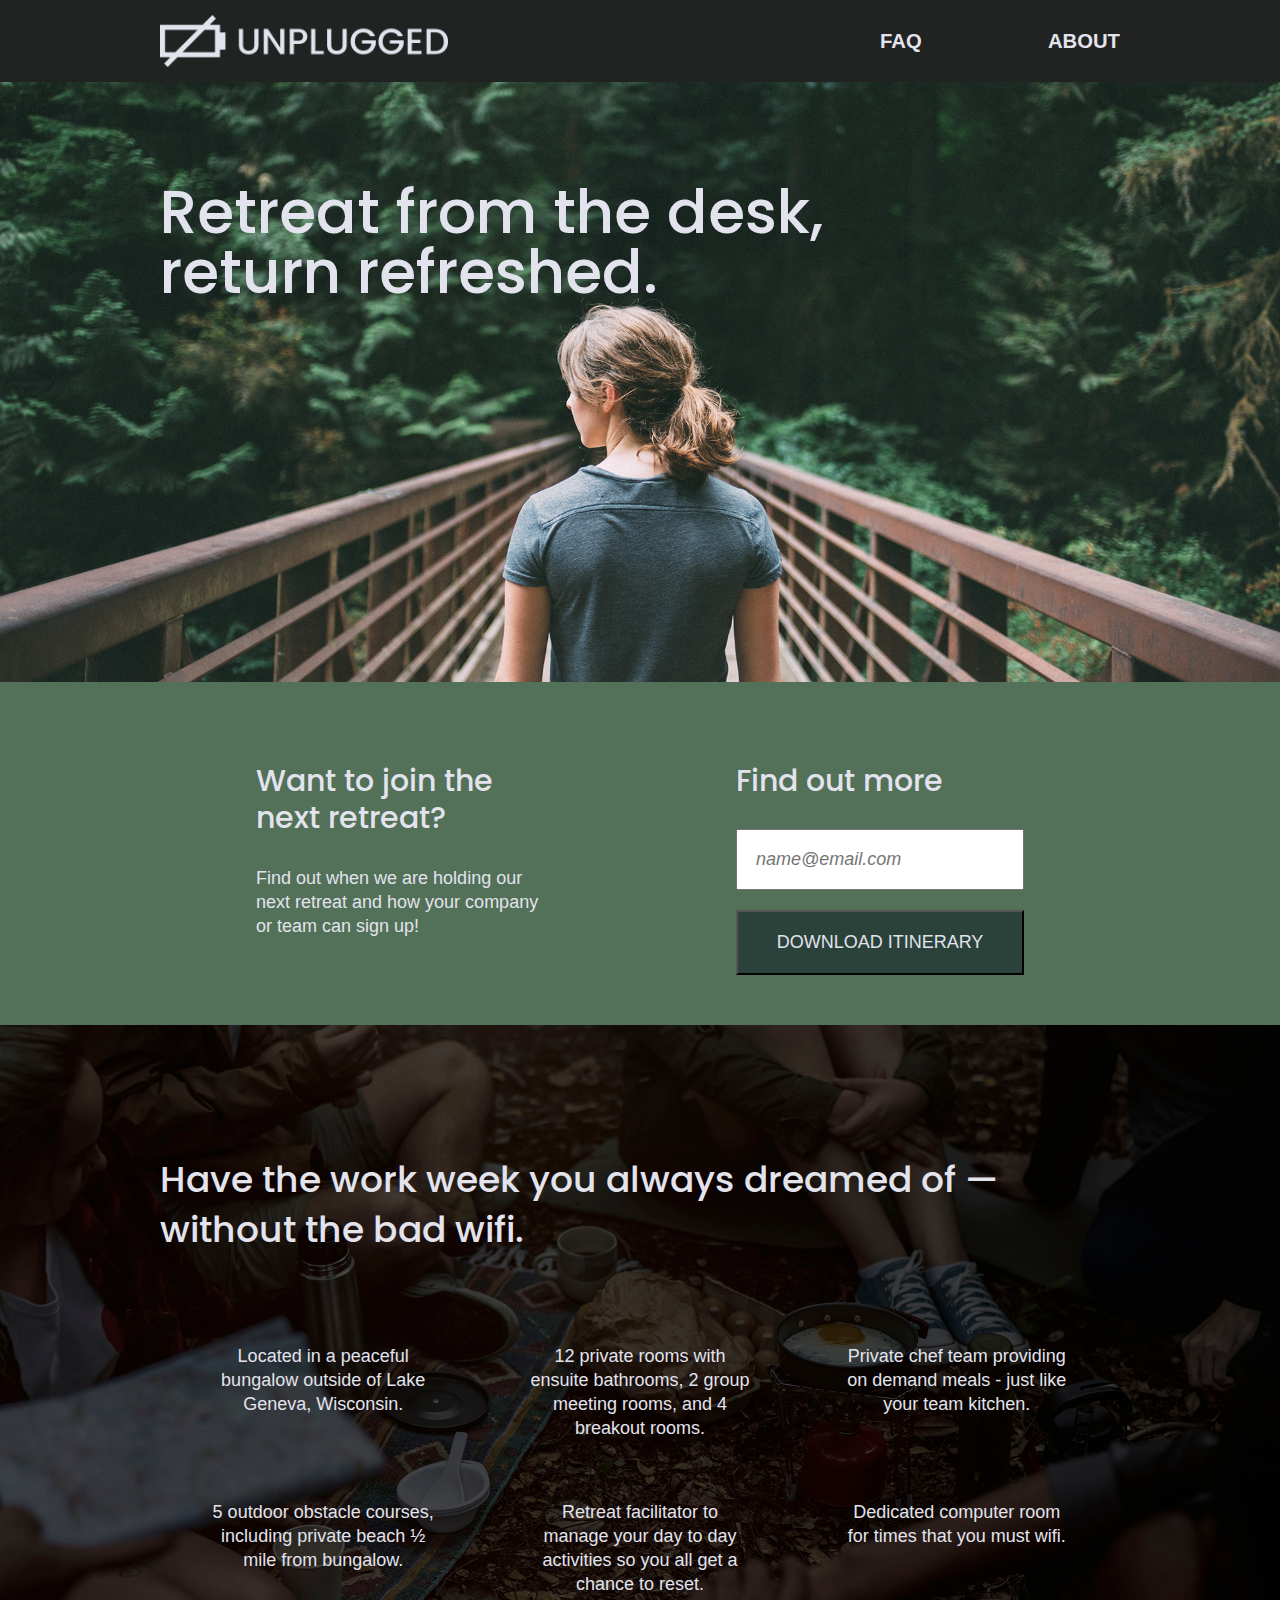
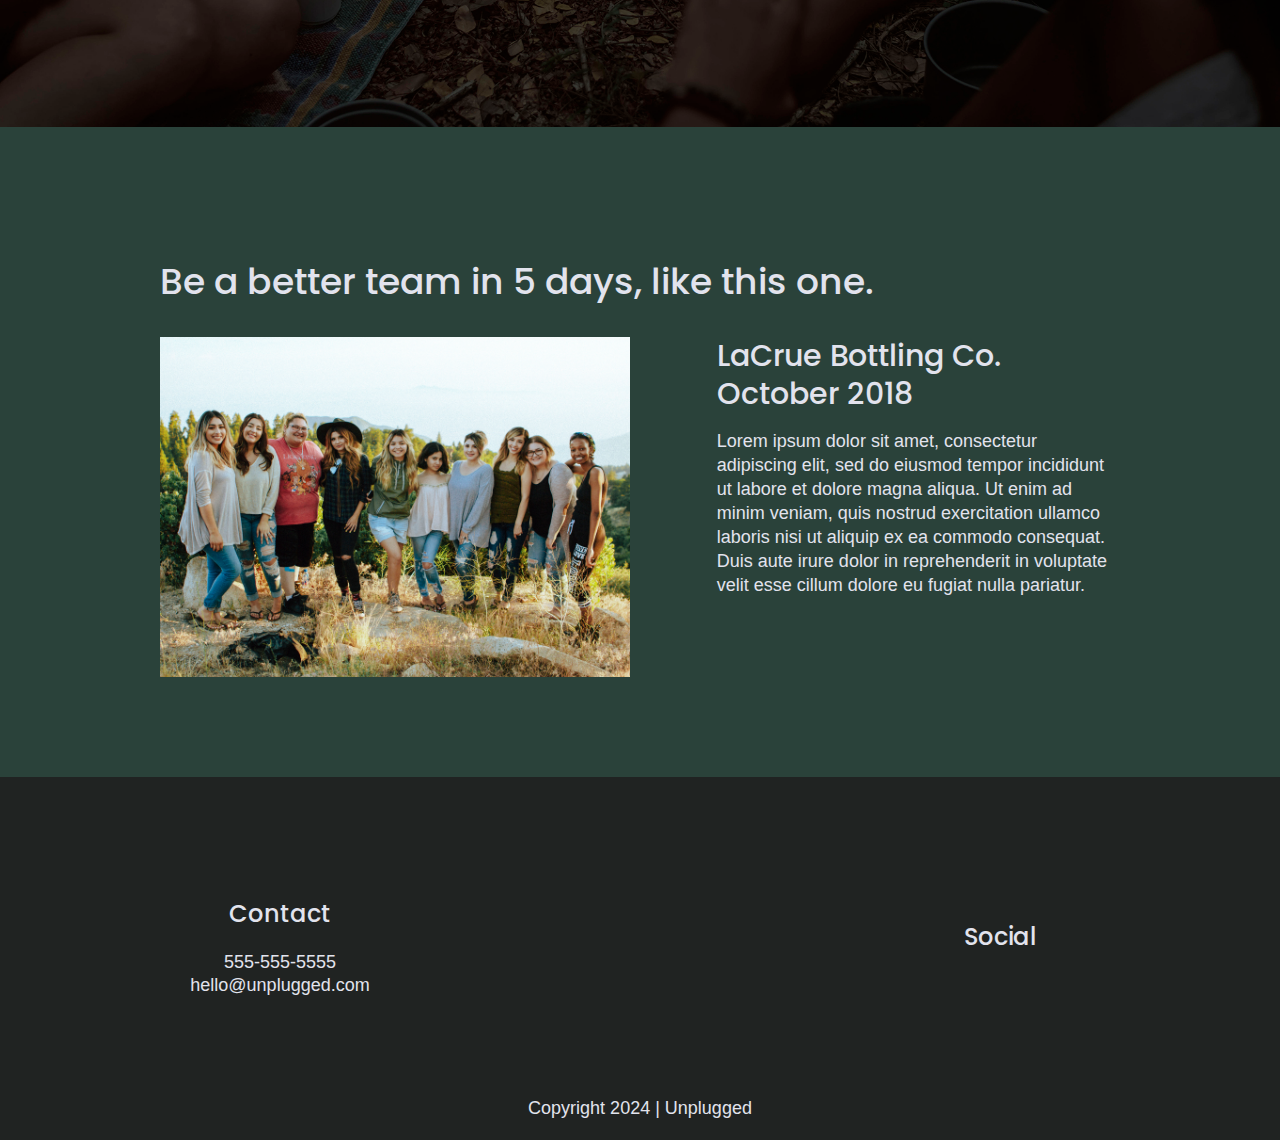
==== commit 836b01df: "Added code to make all images responsive" ====
--- a/index.html
+++ b/index.html
@@ -34,9 +34,12 @@
   <!-- Add your site or application content here -->
   <header>
     <div class="content-wrapper">
-      <a href="#">
-        <img src="img/unpluggedlogo.png" alt="unplugged logo">
-      </a>
+      <figure>
+        <a href="#">
+          <img src="img/unpluggedlogo.png" alt="unplugged logo">
+        </a>
+      </figure>
+
       <div class="header-divider"> </div>
 
       <nav>
@@ -66,7 +69,8 @@
         <div class="form">
           <h3>Find out more</h3>
           <input id="email-field" type="email" name="name" placeholder="name@email.com">
-          <input id="download-button" type="button" value="DOWNLOAD ITINERARY" style="color:#e2e3ed; background-color: #2a423a;">
+          <input id="download-button" type="button" value="DOWNLOAD ITINERARY"
+            style="color:#e2e3ed; background-color: #2a423a;">
         </div> <!--form class-->
       </div> <!--aside content-wrapper-->
     </aside>
@@ -115,7 +119,7 @@
           Be a better team in 5 days, like this one.
         </h2>
         <article>
-          <img src="#" alt="lacrue bottling company group pic">
+          <img src="img/unplugged-retreat-lacrue.jpg" alt="lacrue bottling company group pic">
           <div class="lacrue-feedback">
             <h3>
               LaCrue Bottling Co.<br>October 2018
--- a/css/main.css
+++ b/css/main.css
@@ -136,9 +136,13 @@
   line-height: 1.2857;
 }
 
-img {}
-
-figure {}
+img {
+  width: 100%;
+}
+
+figure {
+  margin: 0;
+}
 
 address {
   font-style: normal;
@@ -168,9 +172,12 @@
   margin: 0;
 }
 
-header .header-logo {
-  /* width: 60%; */
-  /* outline: 2px dashed rgb(205, 92, 199); */
+header figure {
+  /* display: flex; */
+  /* background: url('../img/unpluggedlogo.png') center no-repeat; */
+  width: 60%;
+  /* background-size: cover; */
+  /* outline: 1px solid white; */
 }
 
 .header-divider {
@@ -210,7 +217,7 @@
 
 footer .content-wrapper {
   width: 55%;
-  outline: 1px solid yellow;
+  /* outline: 1px solid yellow; */
 }
 
 footer .contact {
@@ -245,7 +252,8 @@
 .hero-area {
   display: flex;
   justify-content: center;
-  background-color: #202322;
+  background: url('../img/unplugged-retreat.jpg') center no-repeat #202322;
+  background-size: cover;
 }
 
 .hero-area h1 {
@@ -269,24 +277,33 @@
 aside .content-wrapper .form {
   width: 100%;
   margin: 0;
-  outline: 1px solid darkred;
-}
-
-.form {
+  /* outline: 1px solid darkred; */
+}
+
+aside .form {
   display: flex;
   justify-content: flex-start;
   flex-wrap: wrap;
+  margin-top: 30px;
 }
 
 .form h3 {
-  margin: 20px 0;
-}
-
-#email-field {
+  /* margin: 20px 0; */
+}
+
+input[type=email] {
+  box-sizing: border-box;
+  width: 100%;
+  color: #2a423a;
+  font-style: italic;
+  padding: 1em;
+}
+
+/* #email-field {
   padding: 1em;
   margin-bottom: 20px;
   font-style: italic;
-}
+} */
 
 #download-button {
   padding: 20px 0;
@@ -305,7 +322,9 @@
 .features {
   display: flex;
   justify-content: center;
-  background-color: #202322;
+  /* background-color: #202322; */
+  background: url('../img/unplugged-retreat-features.jpg') center no-repeat #202322;
+  background-size: cover;
 }
 
 .features h2 {
@@ -322,6 +341,10 @@
   justify-content: center;
   align-items: flex-start;
   flex-flow: row wrap;
+}
+
+.features-item-description {
+  text-align: center;
 }
 
 .fontawesome-icon {
@@ -515,7 +538,7 @@
   .content-wrapper {
     max-width: 640px;
     margin: 100px 0;
-    outline: 1px dashed rgb(92, 47, 255);
+    /* outline: 1px dashed rgb(92, 47, 255); */
   }
 
   /* =========================== Tablet Header ========================================*/
@@ -527,7 +550,7 @@
   header .content-wrapper {
     width: 100%;
     justify-content: space-between;
-    outline: 1px solid red;
+    /* outline: 1px solid red; */
   }
 
   header a,
@@ -541,7 +564,7 @@
 
   header nav ul {
     justify-content: space-between;
-    outline: 1px dotted red;
+    /* outline: 1px dotted red; */
   }
 
   .header-divider {
@@ -609,7 +632,7 @@
   .features-items {
     display: flex;
     justify-content: center;
-    outline: 1px dotted cyan;
+    /* outline: 1px dotted cyan; */
 
   }
 
@@ -618,13 +641,17 @@
     align-items: center;
     flex-flow: column wrap;
     flex-basis: 50%;
-    outline: 1px solid white;
+    /* outline: 1px solid white; */
   }
 
   .features .features-item-description {
     width: 50%;
     text-align: center;
     /* align-content: center; */
+  }
+
+  .reviews article img {
+    width: 49%;
   }
 
   .reviews h3 {
@@ -681,7 +708,7 @@
 
   .contact-info {
     flex-basis: 45%;
-    outline: 1px solid white;
+    /* outline: 1px solid white; */
   }
 
 
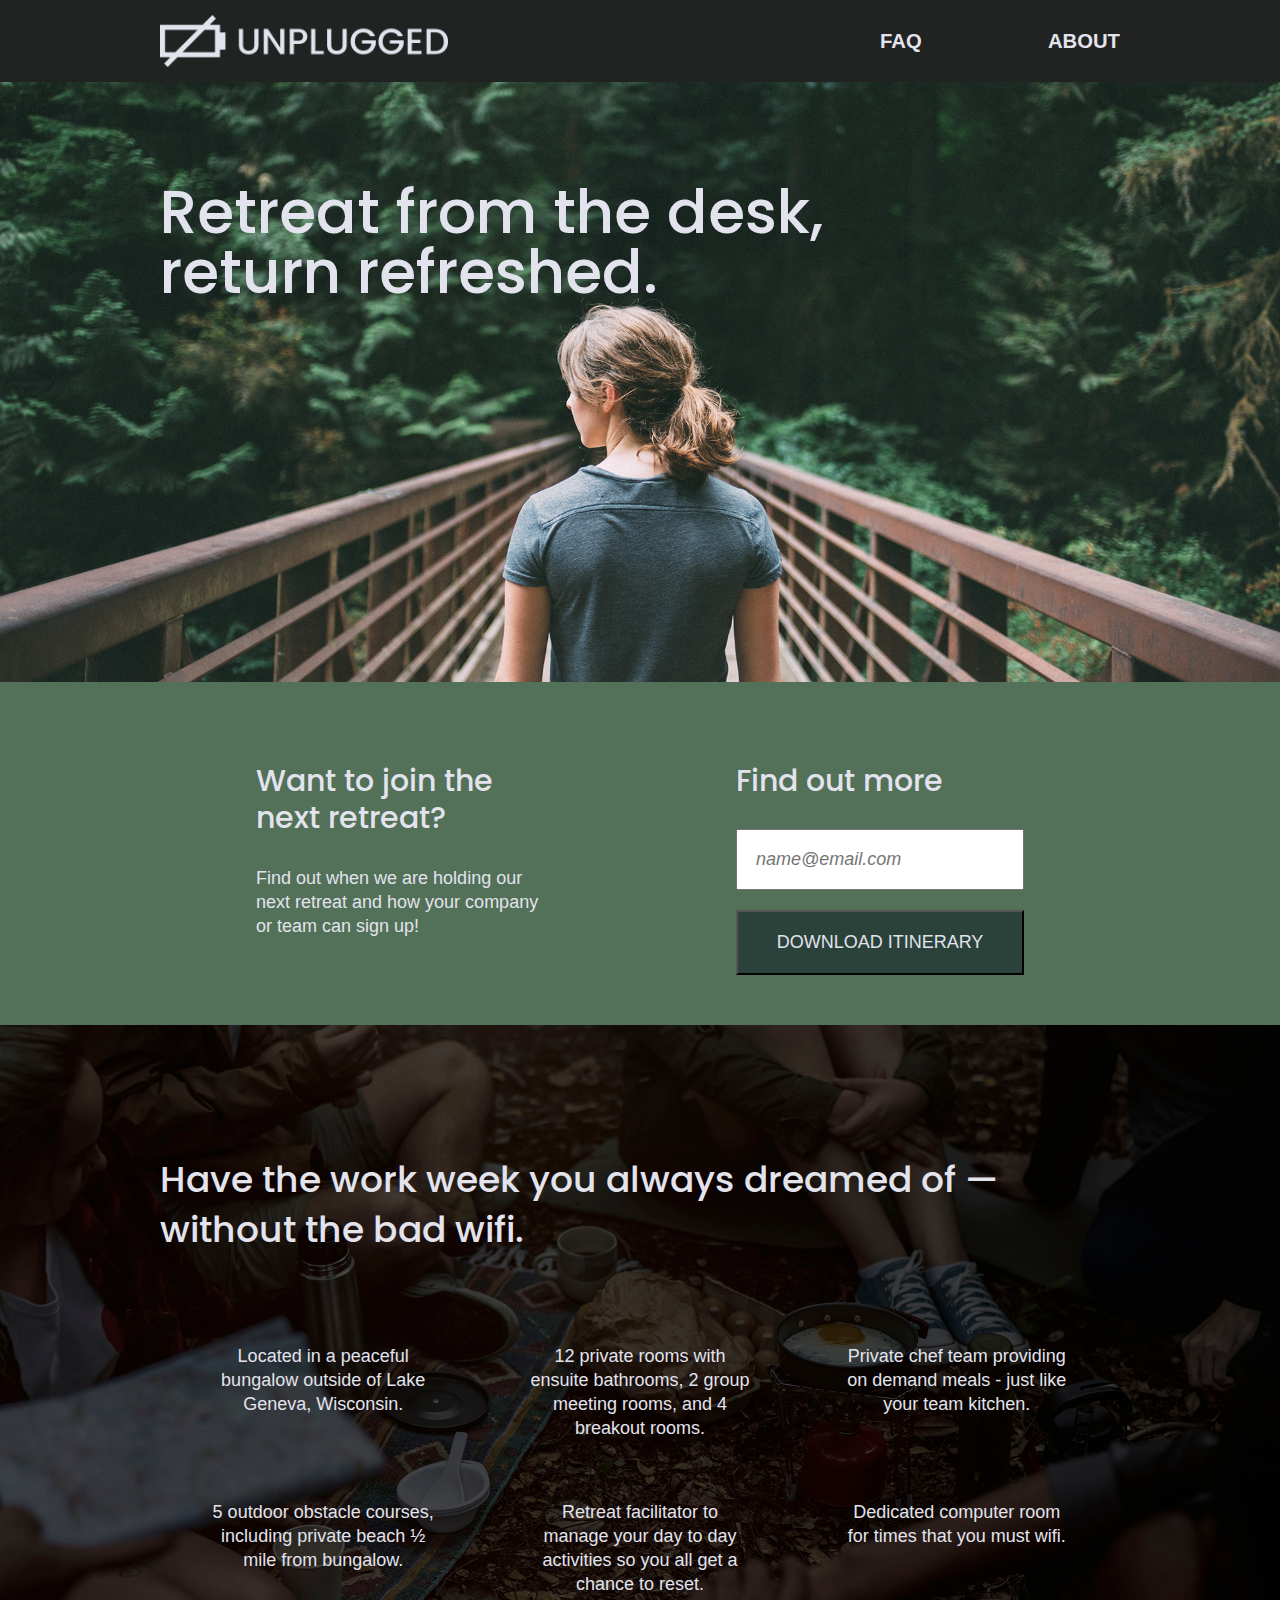
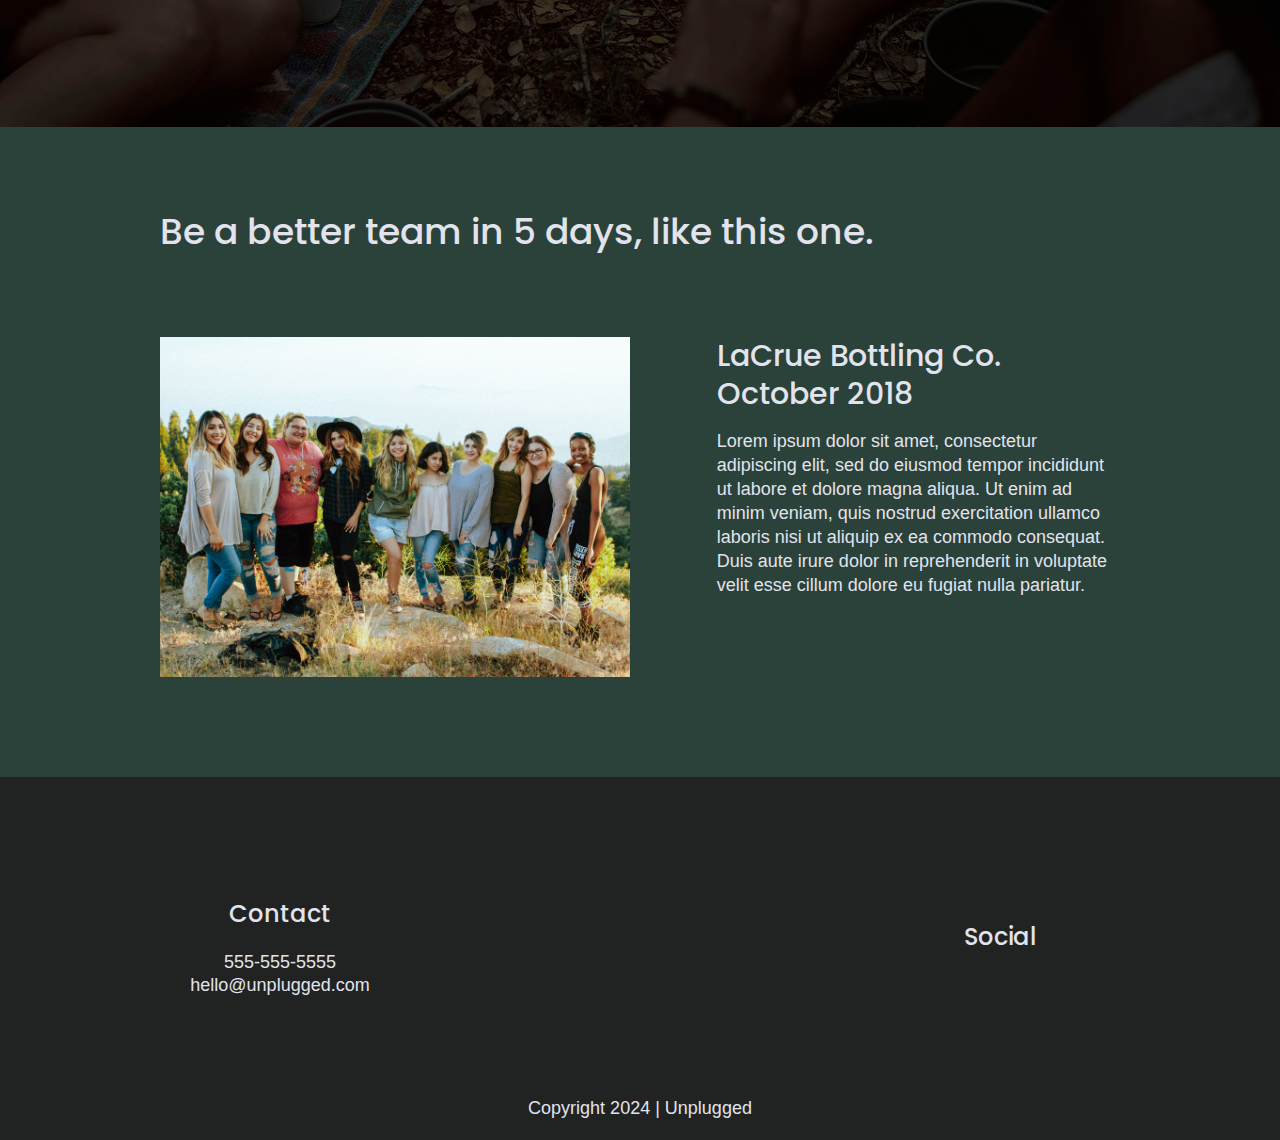
==== commit e69ff4e1: "Corrected some image responsiveness coding" ====
--- a/index.html
+++ b/index.html
@@ -119,7 +119,9 @@
           Be a better team in 5 days, like this one.
         </h2>
         <article>
-          <img src="img/unplugged-retreat-lacrue.jpg" alt="lacrue bottling company group pic">
+          <figure>
+            <img src="img/unplugged-retreat-lacrue.jpg" alt="lacrue bottling company group pic">
+          </figure>
           <div class="lacrue-feedback">
             <h3>
               LaCrue Bottling Co.<br>October 2018
--- a/css/main.css
+++ b/css/main.css
@@ -362,6 +362,10 @@
   background-color: #2a423a;
   color: #e2e3ed;
   /* margin: 50px 0; */
+}
+
+.reviews figure {
+  width: 100%;
 }
 
 .reveiws h2 {
@@ -650,9 +654,10 @@
     /* align-content: center; */
   }
 
-  .reviews article img {
+  .reviews figure {
     width: 49%;
   }
+
 
   .reviews h3 {
     width: 100%;
@@ -828,7 +833,11 @@
     width: 70%;
   }
 
-  .reveiws h2 {
+  .reviews .content-wrapper {
+    margin-top: 50px;
+  }
+
+  .reviews h2 {
     padding-bottom: 50px;
   }
 
